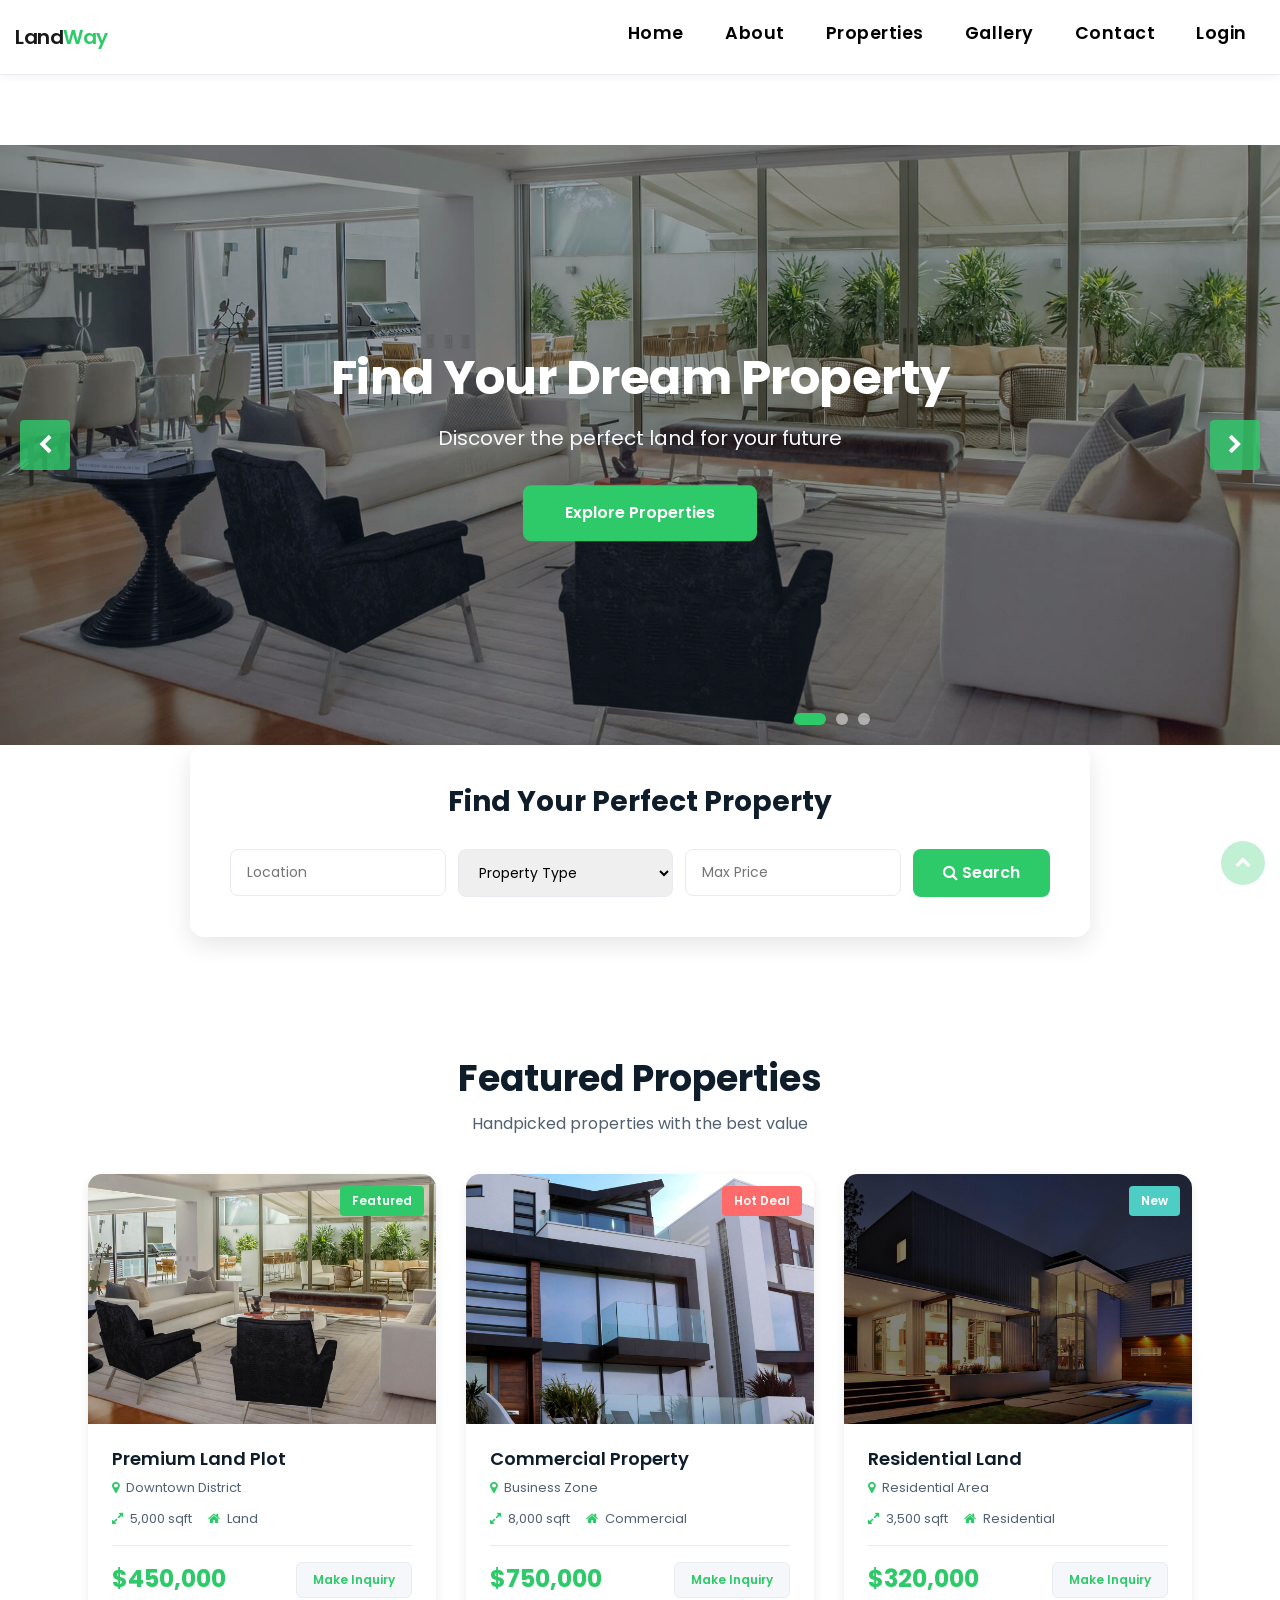
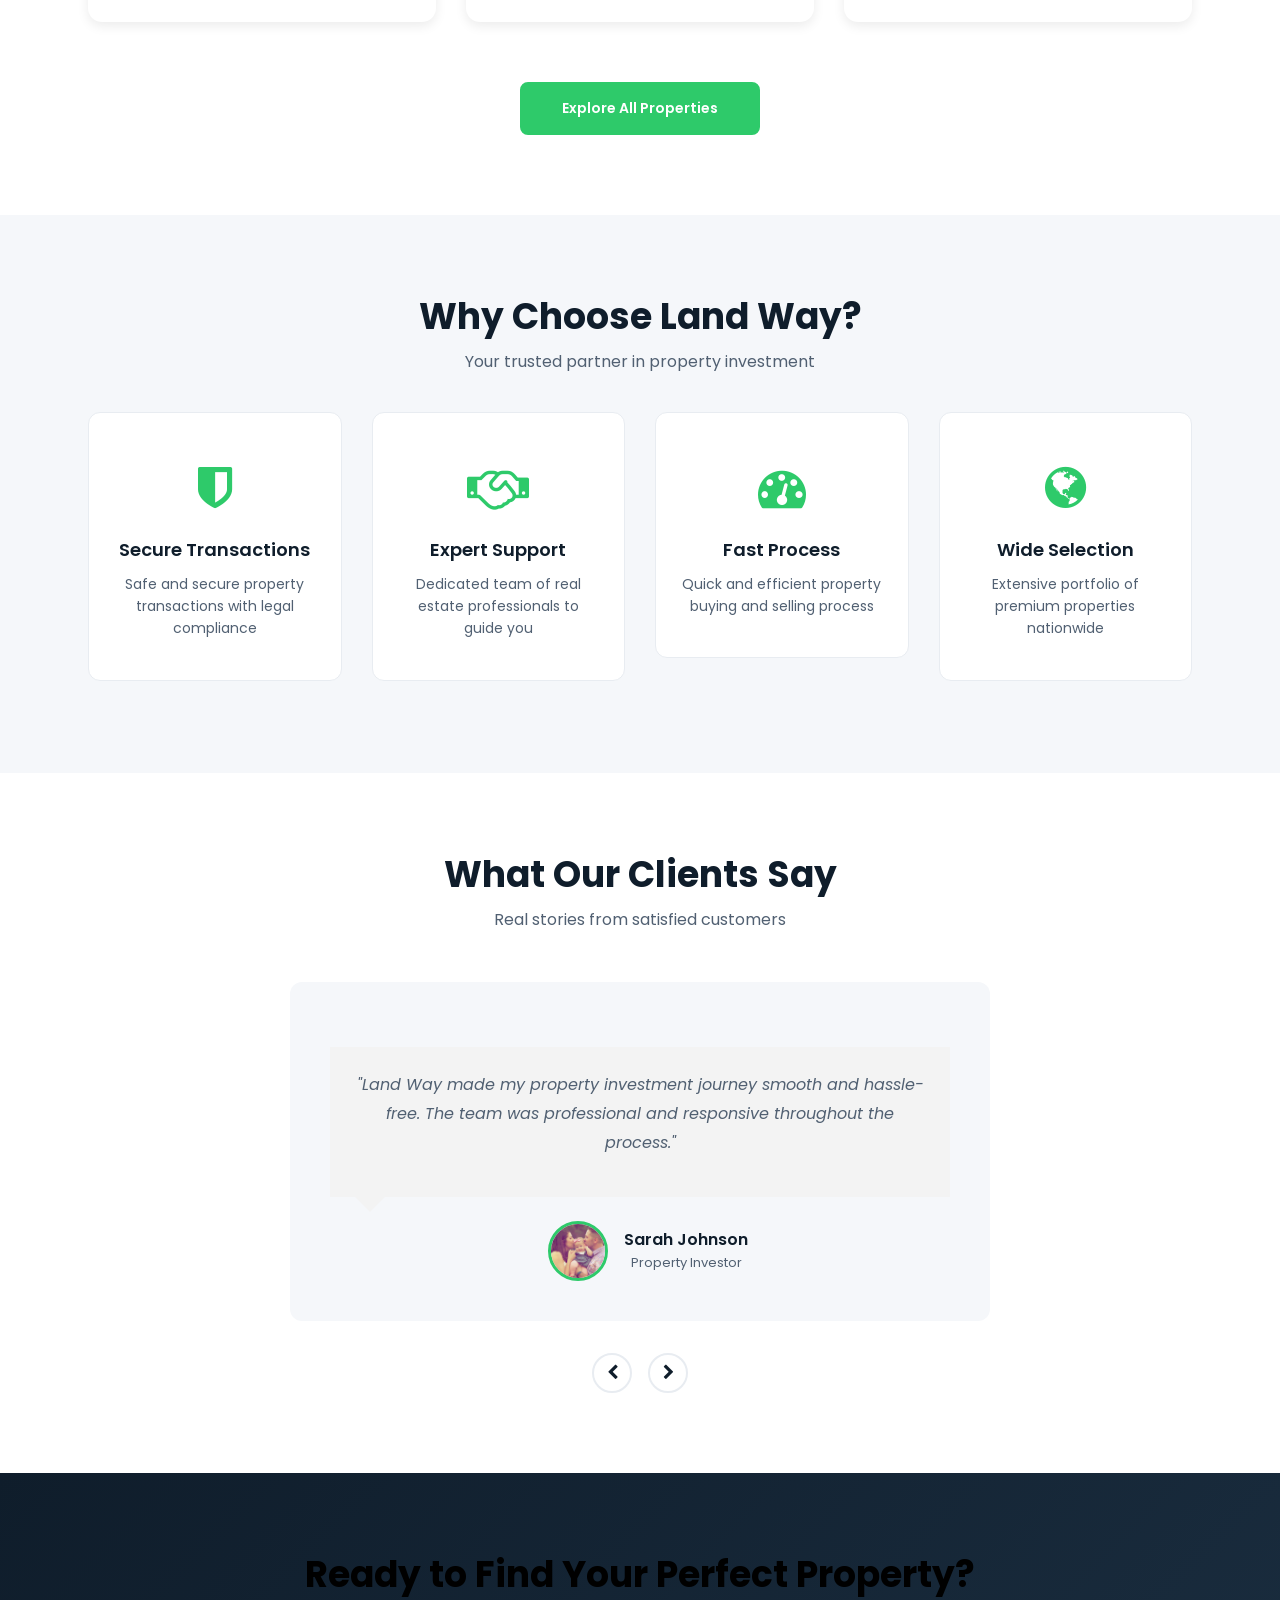
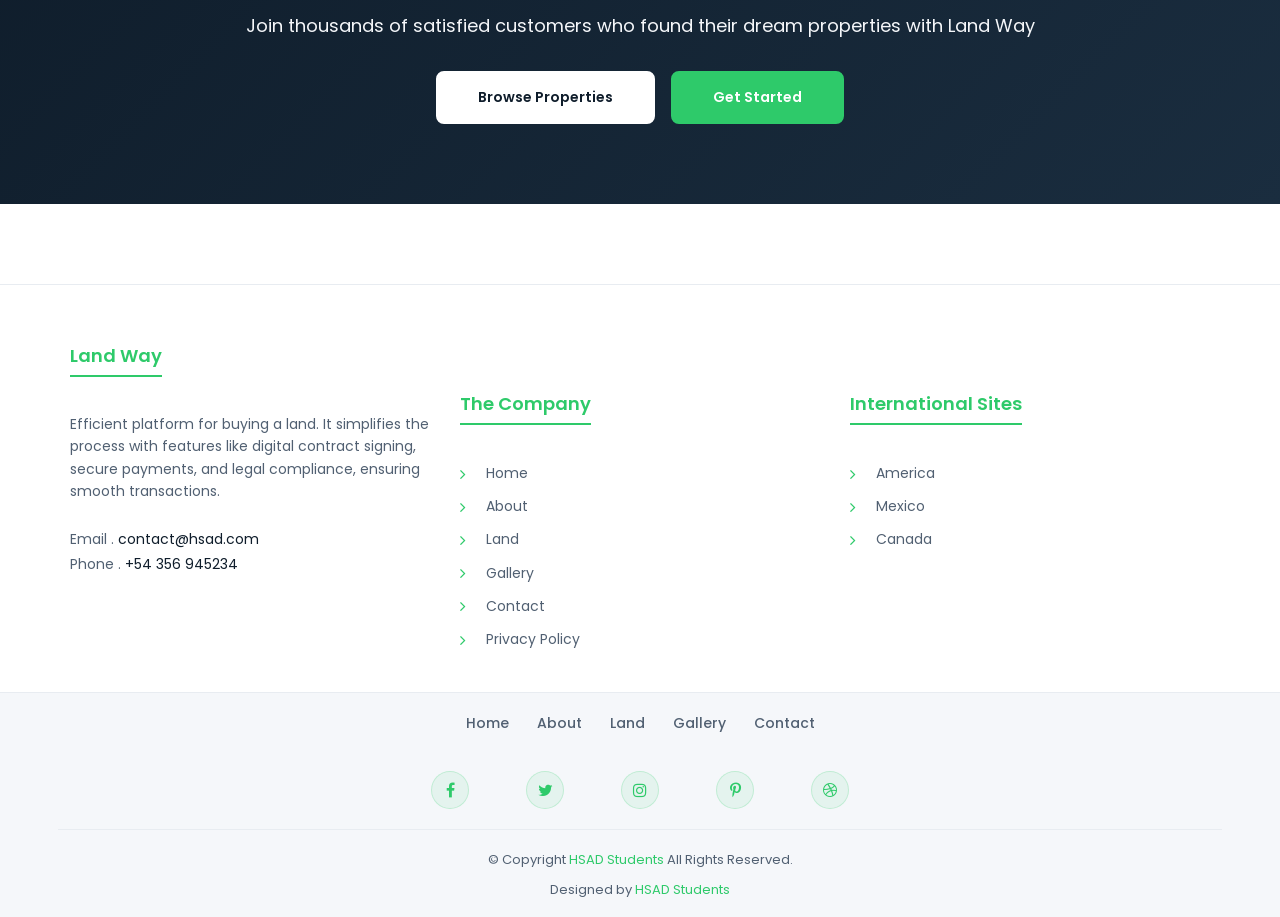
==== Landway/index.html @ b2a514aa "update" ====
<!DOCTYPE html>
<html lang="en">
<head>
  <meta charset="utf-8">
  <title>Land Way - Buy, Sell & Rent Properties</title>
  <meta content="width=device-width, initial-scale=1.0" name="viewport">
  <meta content="" name="keywords">
  <meta content="" name="description">

  <!-- Favicons -->
  <link href="img/favicon.png" rel="icon">
  <link href="img/apple-touch-icon.png" rel="apple-touch-icon">

  <!-- Google Fonts -->
  <link href="https://fonts.googleapis.com/css?family=Poppins:300,400,500,600,700" rel="stylesheet">

  <!-- Bootstrap CSS File -->
  <link href="lib/bootstrap/css/bootstrap.min.css" rel="stylesheet">

  <!-- Libraries CSS Files -->
  <link href="lib/font-awesome/css/font-awesome.min.css" rel="stylesheet">
  <link href="lib/animate/animate.min.css" rel="stylesheet">
  <link href="lib/ionicons/css/ionicons.min.css" rel="stylesheet">
  <link href="lib/owlcarousel/assets/owl.carousel.min.css" rel="stylesheet">

  <!-- Main Stylesheet File -->
  <link href="css/style.css" rel="stylesheet">

</head>

<body class="home-page">

  <!-- Navbar Start -->
  <nav class="navbar navbar-expand-lg navbar-light navbar-default navbar-fixed-top">
    <div class="container-fluid">
      <button class="navbar-toggler" type="button" data-toggle="collapse" data-target="#navbarDefault"
        aria-controls="navbarDefault" aria-expanded="false" aria-label="Toggle navigation">
        <span class="navbar-toggler-icon"></span>
      </button>
      <a class="navbar-brand text-brand" href="index.html">Land<span class="color-b">Way</span></a>
      <div class="navbar-collapse collapse" id="navbarDefault">
        <ul class="navbar-nav ml-auto">
          <li class="nav-item">
            <a class="nav-link" href="index.html">Home</a>
          </li>
          <li class="nav-item">
            <a class="nav-link" href="#about">About</a>
          </li>
          <li class="nav-item">
            <a class="nav-link" href="properties.html">Properties</a>
          </li>
          <li class="nav-item">
            <a class="nav-link" href="#gallery">Gallery</a>
          </li>
          <li class="nav-item">
            <a class="nav-link" href="contact.html">Contact</a>
          </li>
          <li class="nav-item">
            <a class="nav-link" href="login.html">Login</a>
          </li>
        </ul>
      </div>
    </div>
  </nav>
  <!--/ Navbar End /-->

  <!-- Hero Carousel Section -->
  <section class="hero-carousel">
    <div class="carousel-wrapper">
      <div class="carousel-slides">
        <div class="carousel-slide active" style="background-image: url('img/slide-1.jpg');">
          <div class="carousel-overlay"></div>
          <div class="carousel-content">
            <h1 class="fade-in">Find Your Dream Property</h1>
            <p class="fade-in-delay">Discover the perfect land for your future</p>
            <a href="properties.html" class="btn-explore fade-in-delay-2">Explore Properties</a>
          </div>
        </div>

        <div class="carousel-slide" style="background-image: url('img/slide-2.jpg');">
          <div class="carousel-overlay"></div>
          <div class="carousel-content">
            <h1 class="fade-in">Invest in Your Future</h1>
            <p class="fade-in-delay">Smart property investment opportunities await</p>
            <a href="properties.html" class="btn-explore fade-in-delay-2">Browse Listings</a>
          </div>
        </div>

        <div class="carousel-slide" style="background-image: url('img/slide-3.jpg');">
          <div class="carousel-overlay"></div>
          <div class="carousel-content">
            <h1 class="fade-in">Build Your Legacy</h1>
            <p class="fade-in-delay">Premium properties for discerning buyers</p>
            <a href="properties.html" class="btn-explore fade-in-delay-2">Start Searching</a>
          </div>
        </div>
      </div>

      <!-- Carousel Controls -->
      <button class="carousel-control prev" onclick="prevSlide()">
        <i class="fa fa-chevron-left"></i>
      </button>
      <button class="carousel-control next" onclick="nextSlide()">
        <i class="fa fa-chevron-right"></i>
      </button>

      <!-- Carousel Indicators -->
      <div class="carousel-indicators">
        <span class="indicator active" onclick="currentSlide(0)"></span>
        <span class="indicator" onclick="currentSlide(1)"></span>
        <span class="indicator" onclick="currentSlide(2)"></span>
      </div>
    </div>
  </section>
  <!--/ Hero Carousel End /-->

  <!-- Search Box Section -->
  <section class="search-box-section">
    <div class="container">
      <div class="search-box-wrapper">
        <h2>Find Your Perfect Property</h2>
        <form class="search-form" onsubmit="handleSearch(event)">
          <div class="search-group">
            <input type="text" placeholder="Location" class="search-input">
          </div>
          <div class="search-group">
            <select class="search-input">
              <option value="">Property Type</option>
              <option value="land">Land</option>
              <option value="residential">Residential</option>
              <option value="commercial">Commercial</option>
            </select>
          </div>
          <div class="search-group">
            <input type="number" placeholder="Max Price" class="search-input">
          </div>
          <button type="submit" class="btn-search">
            <i class="fa fa-search"></i> Search
          </button>
        </form>
      </div>
    </div>
  </section>
  <!--/ Search Box End /-->

  <!-- Featured Properties Section -->
  <section class="featured-section">
    <div class="container">
      <div class="section-header">
        <h2>Featured Properties</h2>
        <p>Handpicked properties with the best value</p>
      </div>

      <div class="row">
        <!-- Property Card 1 -->
        <div class="col-md-6 col-lg-4 mb-4">
          <div class="property-card">
            <div class="property-image">
              <img src="img/slide-1.jpg" alt="Property 1" class="img-fluid">
              <div class="property-overlay">
                <a href="properties.html" class="btn-view-details">View Details</a>
              </div>
              <span class="property-badge">Featured</span>
            </div>
            <div class="property-info">
              <h3>Premium Land Plot</h3>
              <p class="property-location"><i class="fa fa-map-marker"></i> Downtown District</p>
              <div class="property-specs">
                <span><i class="fa fa-expand"></i> 5,000 sqft</span>
                <span><i class="fa fa-home"></i> Land</span>
              </div>
              <div class="property-price">
                <h4>$450,000</h4>
                <a href="login.html" class="btn-inquiry">Make Inquiry</a>
              </div>
            </div>
          </div>
        </div>

        <!-- Property Card 2 -->
        <div class="col-md-6 col-lg-4 mb-4">
          <div class="property-card">
            <div class="property-image">
              <img src="img/slide-2.jpg" alt="Property 2" class="img-fluid">
              <div class="property-overlay">
                <a href="properties.html" class="btn-view-details">View Details</a>
              </div>
              <span class="property-badge hot">Hot Deal</span>
            </div>
            <div class="property-info">
              <h3>Commercial Property</h3>
              <p class="property-location"><i class="fa fa-map-marker"></i> Business Zone</p>
              <div class="property-specs">
                <span><i class="fa fa-expand"></i> 8,000 sqft</span>
                <span><i class="fa fa-home"></i> Commercial</span>
              </div>
              <div class="property-price">
                <h4>$750,000</h4>
                <a href="login.html" class="btn-inquiry">Make Inquiry</a>
              </div>
            </div>
          </div>
        </div>

        <!-- Property Card 3 -->
        <div class="col-md-6 col-lg-4 mb-4">
          <div class="property-card">
            <div class="property-image">
              <img src="img/slide-3.jpg" alt="Property 3" class="img-fluid">
              <div class="property-overlay">
                <a href="properties.html" class="btn-view-details">View Details</a>
              </div>
              <span class="property-badge new">New</span>
            </div>
            <div class="property-info">
              <h3>Residential Land</h3>
              <p class="property-location"><i class="fa fa-map-marker"></i> Residential Area</p>
              <div class="property-specs">
                <span><i class="fa fa-expand"></i> 3,500 sqft</span>
                <span><i class="fa fa-home"></i> Residential</span>
              </div>
              <div class="property-price">
                <h4>$320,000</h4>
                <a href="login.html" class="btn-inquiry">Make Inquiry</a>
              </div>
            </div>
          </div>
        </div>
      </div>

      <div class="text-center mt-5">
        <a href="properties.html" class="btn btn-explore-all">Explore All Properties</a>
      </div>
    </div>
  </section>
  <!--/ Featured Properties End /-->

  <!-- Why Choose Us Section -->
  <section class="why-choose-section">
    <div class="container">
      <div class="section-header">
        <h2>Why Choose Land Way?</h2>
        <p>Your trusted partner in property investment</p>
      </div>

      <div class="row">
        <div class="col-md-6 col-lg-3 mb-4">
          <div class="feature-card">
            <div class="feature-icon">
              <i class="fa fa-shield"></i>
            </div>
            <h3>Secure Transactions</h3>
            <p>Safe and secure property transactions with legal compliance</p>
          </div>
        </div>

        <div class="col-md-6 col-lg-3 mb-4">
          <div class="feature-card">
            <div class="feature-icon">
              <i class="fa fa-handshake-o"></i>
            </div>
            <h3>Expert Support</h3>
            <p>Dedicated team of real estate professionals to guide you</p>
          </div>
        </div>

        <div class="col-md-6 col-lg-3 mb-4">
          <div class="feature-card">
            <div class="feature-icon">
              <i class="fa fa-tachometer"></i>
            </div>
            <h3>Fast Process</h3>
            <p>Quick and efficient property buying and selling process</p>
          </div>
        </div>

        <div class="col-md-6 col-lg-3 mb-4">
          <div class="feature-card">
            <div class="feature-icon">
              <i class="fa fa-globe"></i>
            </div>
            <h3>Wide Selection</h3>
            <p>Extensive portfolio of premium properties nationwide</p>
          </div>
        </div>
      </div>
    </div>
  </section>
  <!--/ Why Choose Us End /-->

  <!-- Testimonials Section -->
  <section class="testimonials-section">
    <div class="container">
      <div class="section-header">
        <h2>What Our Clients Say</h2>
        <p>Real stories from satisfied customers</p>
      </div>

      <div class="testimonials-carousel">
        <!-- Testimonial 1 -->
        <div class="testimonial-card active">
          <div class="testimonial-content">
            <div class="testimonial-text">
              <p>"Land Way made my property investment journey smooth and hassle-free. The team was professional and responsive throughout the process."</p>
            </div>
            <div class="testimonial-author">
              <img src="img/testimonial-1.jpg" alt="Client 1" class="testimonial-image">
              <div class="author-info">
                <h4>Sarah Johnson</h4>
                <p>Property Investor</p>
              </div>
            </div>
          </div>
        </div>

        <!-- Testimonial 2 -->
        <div class="testimonial-card">
          <div class="testimonial-content">
            <div class="testimonial-text">
              <p>"Found my dream property in just a few weeks. The website is user-friendly and the customer support team was incredibly helpful!"</p>
            </div>
            <div class="testimonial-author">
              <img src="img/testimonial-2.jpg" alt="Client 2" class="testimonial-image">
              <div class="author-info">
                <h4>Michael Chen</h4>
                <p>First-time Buyer</p>
              </div>
            </div>
          </div>
        </div>

        <!-- Testimonial 1 Duplicate for Loop -->
        <div class="testimonial-card">
          <div class="testimonial-content">
            <div class="testimonial-text">
              <p>"Land Way made my property investment journey smooth and hassle-free. The team was professional and responsive throughout the process."</p>
            </div>
            <div class="testimonial-author">
              <img src="img/testimonial-1.jpg" alt="Client 1" class="testimonial-image">
              <div class="author-info">
                <h4>Sarah Johnson</h4>
                <p>Property Investor</p>
              </div>
            </div>
          </div>
        </div>
      </div>

      <!-- Testimonial Controls -->
      <div class="testimonial-controls">
        <button class="testimonial-btn prev" onclick="prevTestimonial()">
          <i class="fa fa-chevron-left"></i>
        </button>
        <button class="testimonial-btn next" onclick="nextTestimonial()">
          <i class="fa fa-chevron-right"></i>
        </button>
      </div>
    </div>
  </section>
  <!--/ Testimonials End /-->

  <!-- Call to Action Section -->
  <section class="cta-section">
    <div class="container">
      <div class="cta-content">
        <h2>Ready to Find Your Perfect Property?</h2>
        <p>Join thousands of satisfied customers who found their dream properties with Land Way</p>
        <div class="cta-buttons">
          <a href="property-grid.html" class="btn btn-light">Browse Properties</a>
          <a href="login.html" class="btn btn-dark">Get Started</a>
        </div>
      </div>
    </div>
  </section>
  <!--/ Call to Action End /-->

  <!-- Footer Start -->
  <section class="section-footer">
    <div class="container">
      <div class="row">
        <div class="col-sm-12 col-md-4">
          <div class="widget-a">
            <div class="w-header-a">
              <h3 class="w-title-a text-brand">Land Way</h3>
            </div>
            <div class="w-body-a">
              <p class="w-text-a color-text-a">
                Efficient platform for buying a land. It
				simplifies the process with features like
				digital contract signing, secure payments,
				and legal compliance, ensuring smooth
				transactions.
              </p>
            </div>
            <div class="w-footer-a">
              <ul class="list-unstyled">
                <li class="color-a">
                  <span class="color-text-a">Email .</span> contact@hsad.com</li>
                <li class="color-a">
                  <span class="color-text-a">Phone .</span> +54 356 945234</li>
              </ul>
            </div>
          </div>
        </div>
        <div class="col-sm-12 col-md-4 section-md-t3">
          <div class="widget-a">
            <div class="w-header-a">
              <h3 class="w-title-a text-brand">The Company</h3>
            </div>
            <div class="w-body-a">
              <div class="w-body-a">
                <ul class="list-unstyled">
                  <li class="item-list-a">
                    <i class="fa fa-angle-right"></i> <a href="index.html">Home</a>
                  </li>
                  <li class="item-list-a">
                    <i class="fa fa-angle-right"></i> <a href="about.html">About</a>
                  </li>
                  <li class="item-list-a">
                    <i class="fa fa-angle-right"></i> <a href="property-grid.html">Land</a>
                  </li>
                  <li class="item-list-a">
                    <i class="fa fa-angle-right"></i> <a href="blog-grid.html">Gallery</a>
                  </li>
                  <li class="item-list-a">
                    <i class="fa fa-angle-right"></i> <a href="contact.html">Contact</a>
                  </li>
                  <li class="item-list-a">
                    <i class="fa fa-angle-right"></i> <a href="policy.html">Privacy Policy</a>
                  </li>
                </ul>
              </div>
            </div>
          </div>
        </div>
        <div class="col-sm-12 col-md-4 section-md-t3">
          <div class="widget-a">
            <div class="w-header-a">
              <h3 class="w-title-a text-brand">International Sites</h3>
            </div>
            <div class="w-body-a">
              <ul class="list-unstyled">
                <li class="item-list-a">
                  <i class="fa fa-angle-right"></i> <a href="#">America</a>
                </li>
                <li class="item-list-a">
                  <i class="fa fa-angle-right"></i> <a href="#">Mexico</a>
                </li>
                <li class="item-list-a">
                  <i class="fa fa-angle-right"></i> <a href="#">Canada</a>
                </li>
              </ul>
            </div>
          </div>
        </div>
      </div>
    </div>
  </section>
  <footer>
    <div class="container">
      <div class="row">
        <div class="col-md-12">
          <nav class="nav-footer">
            <ul class="list-inline">
              <li class="list-inline-item">
                <a href="index.html">Home</a>
              </li>
              <li class="list-inline-item">
                <a href="about.html">About</a>
              </li>
              <li class="list-inline-item">
                <a href="property-grid.html">Land</a>
              </li>
              <li class="list-inline-item">
                <a href="blog-grid.html">Gallery</a>
              </li>
              <li class="list-inline-item">
                <a href="contact.html">Contact</a>
              </li>
            </ul>
          </nav>
          <div class="socials-a">
            <ul class="list-inline">
              <li class="list-inline-item">
                <a href="#">
                  <i class="fa fa-facebook" aria-hidden="true"></i>
                </a>
              </li>
              <li class="list-inline-item">
                <a href="#">
                  <i class="fa fa-twitter" aria-hidden="true"></i>
                </a>
              </li>
              <li class="list-inline-item">
                <a href="#">
                  <i class="fa fa-instagram" aria-hidden="true"></i>
                </a>
              </li>
              <li class="list-inline-item">
                <a href="#">
                  <i class="fa fa-pinterest-p" aria-hidden="true"></i>
                </a>
              </li>
              <li class="list-inline-item">
                <a href="#">
                  <i class="fa fa-dribbble" aria-hidden="true"></i>
                </a>
              </li>
            </ul>
          </div>
          <div class="copyright-footer">
            <p class="copyright color-text-a">
              &copy; Copyright
              <span class="color-a">HSAD Students</span> All Rights Reserved.
            </p>
          </div>
          <div class="credits">
                       Designed by <a href="https://courseweb.sliit.lk/">HSAD Students</a>
          </div>
        </div>
      </div>
    </div>
  </footer>
  <!--/ Footer End /-->

  <a href="#" class="back-to-top"><i class="fa fa-chevron-up"></i></a>
  <div id="preloader"></div>

  <!-- JavaScript Libraries -->
  <script src="lib/jquery/jquery.min.js"></script>
  <script src="lib/jquery/jquery-migrate.min.js"></script>
  <script src="lib/popper/popper.min.js"></script>
  <script src="lib/bootstrap/js/bootstrap.min.js"></script>
  <script src="lib/easing/easing.min.js"></script>
  <script src="lib/owlcarousel/owl.carousel.min.js"></script>
  <script src="lib/scrollreveal/scrollreveal.min.js"></script>
  <!-- Contact Form JavaScript File -->
  <script src="contactform/contactform.js"></script>

  <!-- Template Main Javascript File -->
  <script src="js/main.js"></script>

  <!-- Home Page Script -->
  <script>
    let currentSlide = 0;
    const slides = document.querySelectorAll('.carousel-slide');
    const totalSlides = slides.length;
    let autoSlideTimer;

    function showSlide(n) {
      slides.forEach(slide => slide.classList.remove('active'));
      document.querySelectorAll('.indicator').forEach(ind => ind.classList.remove('active'));
      
      if (n >= totalSlides) currentSlide = 0;
      if (n < 0) currentSlide = totalSlides - 1;
      
      slides[currentSlide].classList.add('active');
      document.querySelectorAll('.indicator')[currentSlide].classList.add('active');
    }

    function nextSlide() {
      currentSlide++;
      showSlide(currentSlide);
      resetAutoSlide();
    }

    function prevSlide() {
      currentSlide--;
      showSlide(currentSlide);
      resetAutoSlide();
    }

    function currentSlideClick(n) {
      currentSlide = n;
      showSlide(currentSlide);
      resetAutoSlide();
    }

    function autoSlide() {
      currentSlide++;
      showSlide(currentSlide);
    }

    function resetAutoSlide() {
      clearInterval(autoSlideTimer);
      autoSlideTimer = setInterval(autoSlide, 5000);
    }

    // Testimonials
    let testimonialIndex = 0;

    function nextTestimonial() {
      const cards = document.querySelectorAll('.testimonial-card');
      cards.forEach(card => card.classList.remove('active'));
      testimonialIndex++;
      if (testimonialIndex >= cards.length) testimonialIndex = 0;
      cards[testimonialIndex].classList.add('active');
    }

    function prevTestimonial() {
      const cards = document.querySelectorAll('.testimonial-card');
      cards.forEach(card => card.classList.remove('active'));
      testimonialIndex--;
      if (testimonialIndex < 0) testimonialIndex = cards.length - 1;
      cards[testimonialIndex].classList.add('active');
    }

    // Search Handler
    function handleSearch(event) {
      event.preventDefault();
      // Redirect to properties page with search params
      window.location.href = 'property-grid.html';
    }

    // Initialize
    showSlide(currentSlide);
    autoSlideTimer = setInterval(autoSlide, 5000);

    // Scroll animations
    const observerOptions = {
      threshold: 0.1,
      rootMargin: '0px 0px -100px 0px'
    };

    const observer = new IntersectionObserver(function(entries) {
      entries.forEach(entry => {
        if (entry.isIntersecting) {
          entry.target.classList.add('animate-in');
        }
      });
    }, observerOptions);

    document.querySelectorAll('.feature-card, .property-card').forEach(el => {
      observer.observe(el);
    });
  </script>

</body>
</html>
---- Landway/css/style.css ----
/*
  Theme Name: EstateAgency
  Theme URL: https://bootstrapmade.com/real-estate-agency-bootstrap-template/
  Author: BootstrapMade.com
  License: https://bootstrapmade.com/license/
*/

/*======================================
//--//-->   STYLES GENERALES
======================================*/

body {
  font-family: 'Poppins', sans-serif;
  color: #555555;
}

h1,
h2,
h3,
h4,
h5,
h6 {
  color: #000000;
}

a {
  color: #000000;
  transition: all .5s ease;
}

a:hover {
  color: #2eca6a;
  text-decoration: none;
}

.link-two {
  color: #000000;
  transition: all .5s ease;
}

.link-two:hover {
  text-decoration: underline;
  color: #000000;
}

.link-one {
  color: #000000;
  transition: all .5s ease;
}

.link-one:hover {
  color: #000000;
  text-decoration: none;
}

.link-icon {
  color: #000000;
  font-weight: 500;
}

.link-icon span {
  font-size: 14px;
  padding-left: 4px;
  vertical-align: middle;
}

.link-a {
  color: #ffffff;
  text-decoration: none;
}

.link-a:hover {
  color: #ffffff;
  text-decoration: none;
}

.link-a span {
  font-size: 18px;
  vertical-align: middle;
  margin-left: 5px;
}

.text-brand {
  color: #000000;
  font-size: 2rem;
  font-weight: 600;
}

.color-a {
  color: #000000;
}

.color-b {
  color: #2eca6a;
}

.color-d {
  color: #adadad;
}

.color-text-a {
  color: #555555;
}

.no-margin {
  margin: 0;
}

/*------/ Nav Pills  /------*/

.nav-pills-a.nav-pills .nav-link {
  color: #000000;
  position: relative;
  font-weight: 600;
}

.nav-pills-a.nav-pills .nav-link.active {
  background-color: transparent;
}

.nav-pills-a.nav-pills .nav-link.active:after {
  content: '';
  position: absolute;
  left: 0;
  bottom: -1px;
  width: 100%;
  height: 2px;
  background-color: #2eca6a;
  z-index: 2;
}

/*------/ Bg Image /------*/

.bg-image {
  background-repeat: no-repeat;
  background-attachment: fixed;
  background-size: cover;
  background-position: center center;
}

/*------/ List a /------*/

.list-a {
  display: inline-block;
  line-height: 2;
  padding: 0;
  list-style: none;
}

.list-a li {
  position: relative;
  width: 50%;
  float: left;
  padding-left: 25px;
  padding-right: 5px;
}

.list-a li:before {
  content: '';
  width: 10px;
  height: 2px;
  position: absolute;
  background-color: #313131;
  top: 15px;
  left: 0;
}

/*------/ Pagination-a /------*/

.pagination-a .pagination .page-link {
  margin: 0 .2rem;
  border-color: transparent;
  padding: .5rem .8rem;
  color: #000000;
}

.pagination-a .pagination .page-link:hover,
.pagination-a .pagination .page-link:active,
.pagination-a .pagination .page-link:focus {
  background-color: #2eca6a;
}

.pagination-a .pagination .page-link span {
  font-size: 1.2rem;
}

.pagination-a .pagination .next .page-link {
  padding: .4rem .9rem;
}

.pagination-a .pagination .page-item:last-child .page-link {
  border-top-right-radius: 0;
  border-bottom-right-radius: 0;
}

.pagination-a .pagination .page-item:first-child .page-link {
  border-top-left-radius: 0;
  border-bottom-left-radius: 0;
}

.pagination-a .pagination .page-item.disabled .page-link {
  padding: .4rem .9rem;
  color: #555555;
}

.pagination-a .pagination .page-item.active .page-link {
  background-color: #2eca6a;
}

.a {
  color: #2eca6a;
  font-size: 1.3rem;
}

/*------/ Icon Box /------*/

.icon-box .icon-box-icon {
  display: table-cell;
  vertical-align: top;
  font-size: 36px;
  color: #000000;
  width: 50px;
  padding-top: 8px;
}

.icon-box .icon-box-content {
  padding-top: 18px;
}

/*------/ Space Padding /------*/

.section-t8 {
  padding-top: 8rem;
}

.section-t4 {
  padding-top: 4rem;
}

.section-t3 {
  padding-top: 3rem;
}

.section-b2 {
  padding-bottom: 2rem;
}

.section-tb85 {
  padding: 8rem 0 5rem 0;
}

/*------/ Title /------*/

.title-wrap {
  padding-bottom: 4rem;
}

.title-a {
  font-size: 2.6rem;
  font-weight: 600;
}

.title-link {
  font-size: 1.2rem;
  font-weight: 300;
  padding-top: 1.2rem;
}

.title-link a {
  color: #313131;
}

.title-link span {
  font-size: 20px;
  padding-left: 4px;
  vertical-align: middle;
}

.title-box-d {
  padding-bottom: 1.8rem;
  margin-bottom: 1rem;
  position: relative;
}

.title-box-d .title-d {
  font-weight: 600;
  font-size: 2rem;
}

.title-box-d .title-d:after {
  content: '';
  position: absolute;
  width: 70px;
  height: 4px;
  background-color: #2eca6a;
  bottom: 20px;
  left: 0;
}

/*------/ Display Table & Table Cell /------*/

.display-table {
  width: 100%;
  height: 100%;
  display: table;
}

.table-cell {
  display: table-cell;
  vertical-align: middle;
}

/*------/ Ul Resect /------*/

.ul-resect ul,
.list-a ul,
.box-comments ul {
  list-style: none;
  padding-left: 0;
  margin-bottom: 0;
}

/*------/ Overlay /------*/

.overlay-a {
  background: linear-gradient(to bottom, rgba(0, 0, 0, 0) 0%, rgba(0, 0, 0, 0.2) 27%, rgba(0, 0, 0, 0.65) 90%);
}

.overlay {
  position: absolute;
  top: 0;
  left: 0px;
  padding: 0;
  height: 100%;
  width: 100%;
}

/*------/ Owl carousel /------*/

.owl-theme .owl-dots {
  text-align: center;
  margin-top: 18px;
}

.owl-theme .owl-dots .owl-dot {
  display: inline-block;
}

.owl-theme .owl-dots .owl-dot span {
  width: 16px;
  height: 9px;
  margin: 5px 5px;
  background: #000000;
  border: 0px solid #000000;
  display: block;
  transition: all 0.6s ease-in-out;
  cursor: pointer;
  border-radius: 0px;
}

.owl-theme .owl-dots .owl-dot:hover span {
  background-color: #2eca6a;
}

.owl-theme .owl-dots .owl-dot.active span {
  background-color: #2eca6a;
  width: 35px;
}

.owl-arrow .owl-nav {
  position: absolute;
  top: 0;
  right: 0;
  font-size: 1.8rem;
}

.owl-arrow .owl-nav .owl-prev,
.owl-arrow .owl-nav .owl-next {
  display: inline-block;
  transition: all 0.6s ease-in-out;
  color: #000000;
}

.owl-arrow .owl-nav .owl-prev.disabled,
.owl-arrow .owl-nav .owl-next.disabled {
  transition: all 0.6s ease-in-out;
  color: #adadad;
}

.owl-arrow .owl-nav .owl-next {
  margin-left: 15px;
}

.nav-arrow-a .owl-arrow .owl-nav {
  font-size: 1.8rem;
  margin-top: -110px;
}

.nav-arrow-a .owl-arrow .owl-nav .owl-next {
  margin-left: 15px;
}

.nav-arrow-b .owl-arrow .owl-nav {
  position: absolute;
  top: 0;
  right: 0;
  font-size: 1.2rem;
}

.nav-arrow-b .owl-arrow .owl-nav .owl-prev,
.nav-arrow-b .owl-arrow .owl-nav .owl-next {
  padding: .7rem 1.5rem !important;
  display: inline-block;
  transition: all 0.6s ease-in-out;
  color: #ffffff;
  background-color: #2eca6a;
  opacity: .9;
}

.nav-arrow-b .owl-arrow .owl-nav .owl-prev.disabled,
.nav-arrow-b .owl-arrow .owl-nav .owl-next.disabled {
  transition: all 0.6s ease-in-out;
  color: #ffffff;
}

.nav-arrow-b .owl-arrow .owl-nav .owl-prev:hover,
.nav-arrow-b .owl-arrow .owl-nav .owl-next:hover {
  background-color: #26a356;
}

.nav-arrow-b .owl-arrow .owl-nav .owl-next {
  margin-left: 0px;
}

/*------/ Socials /------*/

.socials-a .list-inline-item:not(:last-child) {
  margin-right: 25px;
}

/* Back to top button */

.back-to-top {
  position: fixed;
  display: none;
  background: #2eca6a;
  color: #fff;
  width: 44px;
  height: 44px;
  text-align: center;
  line-height: 1;
  font-size: 16px;
  border-radius: 50%;
  right: 15px;
  bottom: 15px;
  transition: background 0.5s;
  z-index: 11;
}

.back-to-top i {
  padding-top: 12px;
  color: #fff;
}

/* Prelaoder */

#preloader {
  position: fixed;
  top: 0;
  left: 0;
  right: 0;
  bottom: 0;
  z-index: 9999;
  overflow: hidden;
  background: #fff;
}

#preloader:before {
  content: "";
  position: fixed;
  top: calc(50% - 30px);
  left: calc(50% - 30px);
  border: 6px solid #f2f2f2;
  border-top: 6px solid #2eca6a;
  border-radius: 50%;
  width: 60px;
  height: 60px;
  -webkit-animation: animate-preloader 1s linear infinite;
  animation: animate-preloader 1s linear infinite;
}

@-webkit-keyframes animate-preloader {
  0% {
    -webkit-transform: rotate(0deg);
    transform: rotate(0deg);
  }

  100% {
    -webkit-transform: rotate(360deg);
    transform: rotate(360deg);
  }
}

@keyframes animate-preloader {
  0% {
    -webkit-transform: rotate(0deg);
    transform: rotate(0deg);
  }

  100% {
    -webkit-transform: rotate(360deg);
    transform: rotate(360deg);
  }
}

/*======================================
//--//-->   NAVBAR
======================================*/

.navbar-default {
  transition: all .5s ease-in-out;
  background-color: #ffffff;
  padding-top: 28px;
  padding-bottom: 28px;
  -webkit-backface-visibility: hidden;
  backface-visibility: hidden;
  box-shadow: 1px 2px 15px rgba(100, 100, 100, 0.3);
}

.navbar-default .nav-search {
  color: #000000;
  font-size: 1.5rem;
}

.navbar-default.navbar-reduce {
  box-shadow: 1px 2px 15px rgba(100, 100, 100, 0.3);
}

.navbar-default.navbar-trans,
.navbar-default.navbar-reduce {
  -webkit-backface-visibility: hidden;
  backface-visibility: hidden;
}

.navbar-default.navbar-trans .nav-item,
.navbar-default.navbar-reduce .nav-item {
  position: relative;
  padding-right: 10px;
  padding-bottom: 8px;
  margin-left: 0;
}

.navbar-default.navbar-trans .nav-link,
.navbar-default.navbar-reduce .nav-link {
  font-size: 1.1rem;
  color: #000000;
  font-weight: 600;
  letter-spacing: 0.030em;
  transition: all 0.1s ease-in-out;
  position: relative;
  padding-left: 0;
  padding-right: 0;
}

.navbar-default.navbar-trans .nav-link:before,
.navbar-default.navbar-reduce .nav-link:before {
  content: '';
  position: absolute;
  bottom: 5px;
  left: 0;
  width: 100%;
  height: 2px;
  z-index: 0;
  background-color: #2eca6a;
  -webkit-transform: scaleX(0);
  transform: scaleX(0);
  -webkit-transform-origin: right;
  transform-origin: right;
  transition: opacity .2s ease-out 0.3s, -webkit-transform .2s ease-out;
  transition: transform .2s ease-out, opacity .2s ease-out 0.3s;
  transition: transform .2s ease-out, opacity .2s ease-out 0.3s, -webkit-transform .2s ease-out;
}

.navbar-default.navbar-trans .nav-link:hover,
.navbar-default.navbar-reduce .nav-link:hover {
  color: #000000;
}

.navbar-default.navbar-trans .nav-link:hover:before,
.navbar-default.navbar-reduce .nav-link:hover:before {
  -webkit-transform: scaleX(1);
  transform: scaleX(1);
  -webkit-transform-origin: left;
  transform-origin: left;
}

.navbar-default.navbar-trans .show > .nav-link:before,
.navbar-default.navbar-trans .active > .nav-link:before,
.navbar-default.navbar-trans .nav-link.show:before,
.navbar-default.navbar-trans .nav-link.active:before,
.navbar-default.navbar-reduce .show > .nav-link:before,
.navbar-default.navbar-reduce .active > .nav-link:before,
.navbar-default.navbar-reduce .nav-link.show:before,
.navbar-default.navbar-reduce .nav-link.active:before {
  -webkit-transform: scaleX(1);
  transform: scaleX(1);
}

.navbar-default.navbar-trans .nav-link:before {
  background-color: #2eca6a;
}

.navbar-default.navbar-trans .nav-link:hover {
  color: #000000;
}

.navbar-default.navbar-trans .show > .nav-link,
.navbar-default.navbar-trans .active > .nav-link,
.navbar-default.navbar-trans .nav-link.show,
.navbar-default.navbar-trans .nav-link.active {
  color: #000000;
}

.navbar-default.navbar-reduce {
  transition: all .5s ease-in-out;
  padding-top: 19px;
  padding-bottom: 19px;
}

.navbar-default.navbar-reduce .nav-link {
  color: #000000;
}

.navbar-default.navbar-reduce .nav-link:before {
  background-color: #2eca6a;
}

.navbar-default.navbar-reduce .nav-link:hover {
  color: #000000;
}

.navbar-default.navbar-reduce .show > .nav-link,
.navbar-default.navbar-reduce .active > .nav-link,
.navbar-default.navbar-reduce .nav-link.show,
.navbar-default.navbar-reduce .nav-link.active {
  color: #000000;
}

.navbar-default.navbar-reduce .navbar-brand {
  color: #000000;
}

.navbar-default .dropdown .dropdown-menu {
  border-top: 0;
  border-left: 4px solid #2eca6a;
  border-right: 0;
  border-bottom: 0;
  -webkit-transform: translate3d(0px, -40px, 0px);
  transform: translate3d(0px, -40px, 0px);
  opacity: 0;
  filter: alpha(opacity=0);
  visibility: hidden;
  transition: all 0.5s cubic-bezier(0.3, 0.65, 0.355, 1) 0s, opacity 0.31s ease 0s, height 0s linear 0.36s;
  margin: 0;
  border-radius: 0;
  padding: 12px 0;
}

.navbar-default .dropdown .dropdown-menu .dropdown-item {
  padding: 12px 18px;
  transition: all 500ms ease;
  font-weight: 600;
  min-width: 220px;
}

.navbar-default .dropdown .dropdown-menu .dropdown-item:hover {
  background-color: #ffffff;
  color: #2eca6a;
  transition: all 500ms ease;
}

.navbar-default .dropdown .dropdown-menu .dropdown-item.active {
  background-color: #ffffff;
  color: #2eca6a;
}

.navbar-default .dropdown:hover .dropdown-menu {
  -webkit-transform: translate3d(0px, 0px, 0px);
  transform: translate3d(0px, 0px, 0px);
  visibility: visible;
  opacity: 1;
  filter: alpha(opacity=1);
}

/*------/ Hamburger Navbar /------*/

.navbar-toggler {
  position: relative;
}

.navbar-toggler:focus,
.navbar-toggler:active {
  outline: 0;
}

.navbar-toggler span {
  display: block;
  background-color: #000000;
  height: 3px;
  width: 25px;
  margin-top: 4px;
  margin-bottom: 4px;
  -webkit-transform: rotate(0deg);
  transform: rotate(0deg);
  left: 0;
  opacity: 1;
}

.navbar-toggler span:nth-child(1),
.navbar-toggler span:nth-child(3) {
  transition: -webkit-transform .35s ease-in-out;
  transition: transform .35s ease-in-out;
  transition: transform .35s ease-in-out, -webkit-transform .35s ease-in-out;
}

.navbar-toggler:not(.collapsed) span:nth-child(1) {
  position: absolute;
  left: 12px;
  top: 10px;
  -webkit-transform: rotate(135deg);
  transform: rotate(135deg);
  opacity: 0.9;
}

.navbar-toggler:not(.collapsed) span:nth-child(2) {
  height: 12px;
  visibility: hidden;
  background-color: transparent;
}

.navbar-toggler:not(.collapsed) span:nth-child(3) {
  position: absolute;
  left: 12px;
  top: 10px;
  -webkit-transform: rotate(-135deg);
  transform: rotate(-135deg);
  opacity: 0.9;
}

/*======================================
//--//-->   BOX COLAPSE
======================================*/

.box-collapse {
  position: fixed;
  top: 0;
  bottom: 0;
  right: 0;
  width: 100%;
  z-index: 1040;
  background-color: #ffffff;
  -webkit-transform: translateX(100%);
  transform: translateX(100%);
  transition: all 0.6s ease;
}

.box-collapse .title-box-d {
  top: 30px;
  left: 60px;
  opacity: 0;
  transition: all 1s ease;
  transition-delay: .3s;
}

.box-collapse-wrap {
  opacity: 0;
  position: absolute;
  left: 0;
  top: 6.5rem;
  bottom: 5rem;
  padding-left: 10%;
  padding-right: 10%;
  overflow-x: hidden;
  overflow-y: auto;
  margin: 0;
  -webkit-transform: translateY(3rem);
  transform: translateY(3rem);
  transition: opacity 0.5s 0.5s ease, -webkit-transform 0.5s 0.5s ease;
  transition: transform 0.5s 0.5s ease, opacity 0.5s 0.5s ease;
  transition: transform 0.5s 0.5s ease, opacity 0.5s 0.5s ease, -webkit-transform 0.5s 0.5s ease;
}

.box-collapse-open .click-closed {
  visibility: visible;
}

.box-collapse-open .box-collapse {
  -webkit-transform: translateX(0);
  transform: translateX(0);
  box-shadow: 0 0 65px rgba(0, 0, 0, 0.07);
  opacity: 1;
}

.box-collapse-open .box-collapse .title-box-d {
  -webkit-transform: translate(0);
  transform: translate(0);
  opacity: 1;
}

.box-collapse-open .box-collapse-wrap {
  -webkit-transform: translate(0);
  transform: translate(0);
  opacity: 1;
}

.box-collapse-closed .box-collapse {
  opacity: .7;
  transition-delay: 0s;
}

.box-collapse-closed .box-collapse .title-box-d {
  opacity: 0;
  transition-delay: 0s;
}

.box-collapse-closed .box-collapse .form-a {
  opacity: 0;
  transition-delay: 0s;
}

.click-closed {
  position: fixed;
  top: 0;
  left: 0;
  width: 100%;
  height: 100%;
  visibility: hidden;
  z-index: 1035;
  background-color: #000000;
  opacity: .4;
}

.close-box-collapse {
  position: absolute;
  z-index: 1050;
  top: 2rem;
  font-size: 3.5rem;
  line-height: 1;
  color: #000000;
  cursor: pointer;
  transition: all 0.3s ease;
}

.right-boxed {
  right: 4.2857rem;
}

/*======================================
//--//-->   INTRO
======================================*/

.intro {
  height: 100vh;
  position: relative;
  color: #ffffff;
}

.intro .owl-theme .owl-dots {
  position: absolute;
  bottom: 70px;
  right: 50px;
}

.intro .owl-theme .owl-dots .owl-dot span {
  background: #ffffff;
  border: 0px solid #ffffff;
}

.intro .owl-theme .owl-dots .owl-dot:hover span {
  background-color: #2eca6a;
}

.intro .owl-theme .owl-dots .owl-dot.active span {
  background-color: #2eca6a;
}

.intro .intro-item {
  padding-top: 2rem;
}

.intro .carousel-item-a {
  position: relative;
  height: 100vh;
}

.intro .carousel-item-a.bg-image {
  background-attachment: scroll;
}

.intro .intro-content {
  position: absolute;
}

.intro .intro-body {
  padding-left: 1rem;
}

.intro .intro-body .price-a {
  color: #ffffff;
  padding: 1rem 1.5rem;
  border: 2px solid #2eca6a;
  border-radius: 50px;
  text-transform: uppercase;
  letter-spacing: 0.030em;
}

.intro .spacial {
  -webkit-animation-delay: .2s;
  animation-delay: .2s;
  color: #ffffff;
}

.intro .intro-title-top {
  -webkit-animation-delay: .6s;
  animation-delay: .6s;
  margin-bottom: 1rem;
  font-size: .9rem;
  color: #ffffff;
  letter-spacing: .05em;
}

.intro .intro-title {
  transition-duration: 9s !important;
  color: #ffffff;
  font-weight: 700;
  font-size: 2.8rem;
  text-transform: uppercase;
}

.intro .intro-subtitle {
  font-size: 1.5rem;
  font-weight: 300;
}

.intro .intro-subtitle.intro-price {
  padding-top: 1rem;
  font-size: 1.2rem;
}

/*------/ Intro Single /------*/

.intro-single {
  padding: 12rem 0 3rem;
}

.intro-single .title-single-box {
  padding: 1rem 0 1rem 2rem;
}

.intro-single .title-single-box {
  border-left: 3px solid #2eca6a;
}

.intro-single .title-single-box .title-single {
  font-weight: 600;
  font-size: 2.2rem;
}

.intro-single .breadcrumb-box {
  padding: 1rem 0 0 .5rem;
}

.intro-single .breadcrumb {
  background-color: transparent;
  padding-right: 0;
  padding-left: 0;
}

/*======================================
//--//-->   CARD GENERAL
======================================*/

.card-box-a,
.card-box-b,
.card-box-d {
  position: relative;
  overflow: hidden;
  -webkit-backface-visibility: hidden;
  backface-visibility: hidden;
}

.card-box-a .img-a,
.card-box-a .img-b,
.card-box-b .img-a,
.card-box-b .img-b {
  transition: .8s all ease-in-out;
}

.card-overlay {
  position: absolute;
  width: 100%;
  height: 100%;
  top: 0;
  left: 0;
}

.card-shadow {
  -webkit-backface-visibility: hidden;
  backface-visibility: hidden;
}

.card-shadow:before {
  content: ' ';
  position: absolute;
  top: 0;
  left: 0;
  width: 100%;
  height: 100%;
  z-index: 1;
  background: linear-gradient(to bottom, rgba(0, 0, 0, 0) 0%, rgba(0, 0, 0, 0.2) 27%, rgba(0, 0, 0, 0.65) 90%);
}

/*======================================
//--//-->   PROPERTY - CARD-A
======================================*/

.card-overlay-a-content {
  transition: all .5s ease-in;
  position: absolute;
  width: 100%;
  bottom: 0px;
  z-index: 2;
}

.card-header-a {
  padding: 0 1rem;
}

.card-header-a .card-title-a {
  color: #ffffff;
  margin-bottom: 0;
  padding-bottom: .7rem;
}

.card-header-a .card-title-a a {
  color: #ffffff;
  text-decoration: none;
}

.card-body-a {
  z-index: 2;
  transition: all .5s ease-in;
  padding: 0rem 1rem 2rem 1rem;
}

.card-body-a .price-box {
  padding-bottom: .5rem;
}

.price-a {
  color: #ffffff;
  padding: .6rem .8rem;
  border: 2px solid #2eca6a;
  border-radius: 50px;
  text-transform: uppercase;
  letter-spacing: 0.030em;
}

.card-footer-a {
  width: 100%;
  position: absolute;
  z-index: 2;
  background-color: #2eca6a;
}

.card-info {
  list-style: none;
  margin-bottom: 0;
  padding: .5rem 0;
}

.card-info .card-info-title {
  font-size: 1rem;
  color: #313131;
}

.card-info li span {
  color: #ffffff;
  font-size: .9rem;
}

/*------/ Property Grid /-----*/

.property-grid .grid-option {
  text-align: right;
  margin-bottom: 2rem;
}

.property-grid .grid-option .custom-select {
  border-radius: 0;
  width: 200px;
  border-color: #313131;
}

.property-grid .grid-option .custom-select:hover,
.property-grid .grid-option .custom-select:active,
.property-grid .grid-option .custom-select:focus {
  border-color: #313131;
}

.property-grid .grid-option .custom-select option {
  border-color: #313131;
}

/*------/ Property Single /-----*/

.gallery-property {
  margin-bottom: 3rem;
}

.property-price {
  margin: 0 auto;
}

.property-price .card-header-c {
  padding: 0;
}

.summary-list {
  padding-right: 1rem;
  color: #000000;
}

.summary-list .list {
  padding: 0;
  line-height: 2;
}

.summary-list .list span {
  color: #555555;
}

.property-agent .title-agent {
  font-weight: 600;
}

.property-agent ul {
  line-height: 2;
  color: #000000;
}

.property-agent .socials-a {
  text-align: center;
}

/*======================================
//--//-->   NEWS - CARD-B
======================================*/

.card-header-b {
  padding: 1rem;
  color: #ffffff;
  position: absolute;
  bottom: 20px;
  z-index: 2;
}

.card-header-b .category-b {
  font-size: .9rem;
  background-color: #2eca6a;
  padding: .3rem .7rem;
  color: #313131;
  letter-spacing: 0.030em;
  border-radius: 50px;
  text-decoration: none;
}

.card-header-b .title-2 {
  margin-bottom: 0;
  padding: .6rem 0;
  font-size: 1.5rem;
}

.card-header-b .title-2 a {
  color: #ffffff;
  text-decoration: none;
}

.card-header-b .date-b {
  color: #d8d8d8;
  font-size: 1rem;
}

/*------/ News Single /------*/

.post-information {
  padding: 3rem 0;
}

.post-content {
  font-size: 1.1rem;
  font-weight: 300;
  line-height: 1.6;
}

.post-content .post-intro {
  font-size: 1.7rem;
  font-weight: 300;
  margin-bottom: 4rem;
  line-height: 1.6;
  color: #000000;
  font-weight: 400;
}

.post-content p {
  margin-bottom: 1.7rem;
}

.post-content .blockquote {
  padding: 1rem 3rem 1.7rem 3rem;
  border-left: 3px solid #2eca6a;
  color: #000000;
}

.post-content .blockquote footer {
  text-align: left;
  padding: 0;
}

.post-footer {
  padding: 3rem 0 4rem;
}

.post-share .socials {
  display: inline-block;
}

.post-share .socials li {
  margin-left: .6rem;
}

/*------/ Comments /------*/

.box-comments .list-comments li {
  padding-bottom: 3.5rem;
}

.box-comments .list-comments .comment-avatar {
  display: table-cell;
  vertical-align: top;
}

.box-comments .list-comments .comment-avatar img {
  width: 80px;
  height: 80px;
}

.box-comments .list-comments .comment-author {
  font-size: 1.3rem;
}

.box-comments .list-comments .comment-details {
  display: table-cell;
  vertical-align: top;
  padding-left: 25px;
}

.box-comments .list-comments .comment-description {
  padding: .8rem 0 .5rem 0;
}

.box-comments .list-comments a {
  color: #000000;
}

.box-comments .list-comments span {
  display: block;
  color: #2B2A2A;
  font-style: italic;
}

.box-comments .comment-children {
  margin-left: 40px;
}

/*======================================
//--//-->   SERVICES - CARD-C
======================================*/

.card-box-c {
  position: relative;
}

.card-header-c {
  padding: 0 1rem 1rem 1rem;
}

.card-body-c {
  padding: .5rem .5rem 0 .5rem;
}

.card-footer-c {
  padding-left: .5rem;
}

.card-box-ico {
  padding: 1rem 3rem 1rem 2.5rem;
  border: 5px solid #2eca6a;
}

.card-box-ico span {
  font-size: 4rem;
  color: #000000;
}

.title-c {
  font-size: 2.5rem;
  font-weight: 600;
  margin-left: -40px;
}

/*======================================
//--//-->   AGENTS - CARD-D
======================================*/

.card-box-d .card-overlay-hover {
  transition: all .2s ease-in-out;
  padding: 15px 40px 15px 35px;
}

.card-box-d .title-d {
  transition: .3s ease-in-out;
  font-size: 2rem;
  font-weight: 600;
  margin: 1rem 0;
  -webkit-transform: translateY(-20px);
  transform: translateY(-20px);
  opacity: 0;
}

.card-box-d .content-d {
  opacity: 0;
  transition: .5s ease-in-out;
  -webkit-transform: translateY(-40px);
  transform: translateY(-40px);
}

.card-box-d .info-agents {
  opacity: 0;
  transition: .5s ease-in-out;
}

.card-box-d .card-footer-d {
  transition: .5s ease-in-out;
  -webkit-transform: translateY(40px);
  transform: translateY(40px);
  opacity: 0;
  position: absolute;
  width: 100%;
  bottom: 10px;
  left: 0;
}

.card-box-d .list-inline-item:not(:last-child) {
  margin-right: 25px;
}

.card-box-d:hover .card-overlay-hover {
  background-color: #2eca6a;
  opacity: .9;
}

.card-box-d:hover .title-d,
.card-box-d:hover .content-d,
.card-box-d:hover .info-agents,
.card-box-d:hover .card-footer-d {
  opacity: 1;
  -webkit-transform: translateY(0);
  transform: translateY(0);
}

/*------/ Agent Single /------*/

.agent-info-box .socials-footer {
  margin-top: 2rem;
}

.agent-info-box .socials-footer li {
  margin-right: 1.5rem;
}

/*======================================
//--//-->   ABOUT
======================================*/

.section-about .title-vertical {
  position: absolute;
  letter-spacing: 0;
  -webkit-transform: rotate(-90deg);
  transform: rotate(-90deg);
  top: 50px;
  text-align: left;
  font-size: 1.8rem;
  width: 300px;
  font-weight: 700;
  text-align: right;
}

.about-img-box {
  padding-left: 1rem;
  position: relative;
}

.sinse-box {
  background-color: #2eca6a;
  padding: 1rem 2rem;
  position: absolute;
  left: 15px;
  bottom: 10px;
}

.sinse-box .sinse-title {
  font-weight: 700;
  letter-spacing: 0.043em;
  font-size: 1rem;
}

.sinse-box .sinse-title span {
  position: absolute;
}

.sinse-box .sinse-title span:after {
  content: ' ';
  width: 35px;
  height: 2px;
  background-color: #000000;
  position: absolute;
  bottom: -15px;
}

.sinse-box p {
  margin-bottom: 0;
  font-size: .7rem;
}

/*======================================
//--//-->   TESTIMONIALS
======================================*/

.testimonials-box {
  padding: 1rem 0;
}

.testimonials-box .testimonial-avatar {
  width: 80px !important;
  display: -webkit-inline-box !important;
  display: -webkit-inline-flex !important;
  display: -ms-inline-flexbox !important;
  display: inline-flex !important;
  border-radius: 50%;
}

.testimonial-ico {
  text-align: center;
}

.testimonial-ico span {
  font-size: 1.8rem;
  background-color: #2eca6a;
  color: #ffffff;
  padding: .4rem 1rem;
  border-radius: 50px;
}

.testimonial-text {
  font-style: italic;
  margin-top: 25px;
  padding: 1.5rem 1.5rem;
  background-color: #f3f3f3;
  position: relative;
}

.testimonial-text:after {
  content: "";
  position: absolute;
  top: 100%;
  left: 25px;
  width: 0px;
  height: 0px;
  border-top: 15px solid #f3f3f3;
  border-left: 15px solid transparent;
  border-right: 15px solid transparent;
}

.testimonial-author-box {
  margin-top: 2rem;
}

.testimonial-author {
  margin-left: 1rem;
  display: -webkit-inline-box;
  display: -webkit-inline-flex;
  display: -ms-inline-flexbox;
  display: inline-flex;
  font-size: 1.2rem;
  color: #000000;
}

/*======================================
//--//-->   FOOTER
======================================*/

.section-footer {
  padding-top: 60px;
  margin-top: 60px;
  background: #f3f3f3;
}

.section-footer ul {
  line-height: 2;
}

.section-footer .item-list-a i {
  font-size: 18px;
  padding-right: 4px;
  color: #2eca6a;
}

.section-footer .widget-a .w-title-a {
  margin-bottom: 1rem;
}

footer {
  background: #f3f3f3;
  text-align: center;
  padding: 30px 0;
}

footer .copyright-footer {
  border-top: 1px solid #ddd;
  padding-top: 20px;
}

footer .credits {
  font-size: 14px;
}

/*======================================
//--//-->   FORM INPUT
======================================*/

.form-a #sendmessage {
  color: #2eca6a;
  border: 1px solid #26a356;
  display: none;
  text-align: center;
  padding: 15px;
  font-weight: 600;
  margin-bottom: 15px;
}

.form-a #errormessage {
  color: red;
  display: none;
  border: 1px solid red;
  text-align: center;
  padding: 15px;
  font-weight: 600;
  margin-bottom: 15px;
}

.form-a #sendmessage.show,
.form-a #errormessage.show,
.form-a .show {
  display: block;
}

.form-a .validation {
  color: red;
  display: none;
  margin: 4px 0 20px 0;
  font-weight: 400;
  font-size: 13px;
}

.form-a label {
  color: #000000;
  position: relative;
}

.form-a select.form-control-lg:not([size]):not([multiple]) {
  height: 3.5rem;
}

.form-a .form-control {
  border-radius: 0;
  font-size: 1.1rem;
  font-weight: 300;
}

.form-a .form-control.form-control-a {
  height: 3.5rem;
}

.form-a .form-control:focus {
  box-shadow: none;
  border-color: #2eca6a;
}

/*======================================
//--//-->   BUTTON
======================================*/

.btn {
  transition: .5s ease;
}

.btn.btn-a,
.btn.btn-b {
  border-radius: 0;
  padding: 1rem 3rem;
  letter-spacing: .05rem;
}

.btn.btn-a {
  background-color: #000000;
  color: #ffffff;
}

.btn.btn-a:hover {
  background-color: #2eca6a;
  color: #000000;
}

.btn.btn-b {
  background-color: #2eca6a;
  color: #000000;
}

.btn.btn-b:hover {
  background-color: #000000;
  color: #ffffff;
}

.btn.btn-b-n {
  background-color: #2eca6a;
  color: #ffffff;
  border-radius: 0;
}

.btn.btn-b-n:hover {
  background-color: #26a356;
  color: #ffffff;
}

/*======================================
//--//-->   LOGIN PAGE - CLEAN & MODERN
======================================*/

/* Page Background & Layout */
body.login-page {
  background: #ffffff;
  padding-top: 80px;
  color: #0f1d2b;
}

/* Policy Header Styling */
.policy-header {
  background: linear-gradient(135deg, #f5f7fa 0%, #e8ecf1 100%);
  color: #0f1d2b;
  padding: 60px 20px;
  text-align: center;
  margin-bottom: 50px;
  border-bottom: 1px solid #e8ecf1;
}

.policy-header h1 {
  font-size: 42px;
  font-weight: 700;
  margin-bottom: 12px;
  letter-spacing: -0.5px;
  color: #0f1d2b;
}

.policy-header .lead {
  font-size: 18px;
  font-weight: 400;
  color: #516072;
  margin: 0;
}

/* Container for centered content */
.policy-container {
  max-width: 900px;
  margin: 0 auto 80px;
  padding: 0 20px;
}

/* Article card styling */
.policy-article {
  background: #ffffff;
  border-radius: 14px;
  overflow: hidden;
  box-shadow: 0 8px 24px rgba(0, 0, 0, 0.08);
  border: 1px solid #e8ecf1;
}

/* Section padding and borders */
.policy-section {
  padding: 40px;
  border-bottom: 1px solid #e8ecf1;
}

.policy-section:last-child {
  border-bottom: none;
}

.policy-section-title {
  font-size: 24px;
  font-weight: 600;
  color: #0f1d2b;
  margin-bottom: 30px;
  padding-bottom: 12px;
  border-bottom: 3px solid #2eca6a;
  display: inline-block;
}

/* Form styling for login */
.form-a {
  margin: 0;
}

.form-a .form-group {
  margin-bottom: 24px;
}

.form-a label {
  display: block;
  font-weight: 600;
  color: #0f1d2b;
  margin-bottom: 8px;
  font-size: 14px;
}

.form-a .form-control {
  border-radius: 8px;
  border: 1px solid #e8ecf1;
  padding: 12px 14px;
  font-size: 14px;
  color: #0f1d2b;
  font-family: 'Poppins', sans-serif;
  height: auto;
  transition: all 0.2s ease;
}

.form-a .form-control:focus {
  border-color: #2eca6a;
  box-shadow: 0 0 0 3px rgba(46, 202, 106, 0.1);
  outline: none;
}

.form-a .form-control.form-control-a {
  height: auto;
  border-radius: 8px;
  padding: 12px 14px;
  font-size: 14px;
}

/* Checkbox and radio styling */
.form-a .form-check {
  padding: 0;
  margin: 16px 0;
}

.form-a .form-check-input {
  width: 18px;
  height: 18px;
  margin-right: 8px;
  cursor: pointer;
  accent-color: #2eca6a;
  border: 1px solid #c9d6e4;
  border-radius: 4px;
}

.form-a .form-check-input:hover {
  border-color: #2eca6a;
}

.form-a .form-check-input:checked {
  background-color: #2eca6a;
  border-color: #2eca6a;
}

.form-a .form-check-label {
  color: #516072;
  font-weight: 500;
  margin: 0;
  cursor: pointer;
  user-select: none;
  padding-left: 4px;
}

/* Message styling */
.form-a #sendmessage {
  color: #155724;
  border: 1px solid #c3e6cb;
  background-color: #d4edda;
  display: none;
  text-align: center;
  padding: 14px;
  font-weight: 600;
  margin-bottom: 20px;
  border-radius: 6px;
}

.form-a #errormessage {
  color: #721c24;
  border: 1px solid #f5c6cb;
  background-color: #f8d7da;
  display: none;
  text-align: center;
  padding: 14px;
  font-weight: 600;
  margin-bottom: 20px;
  border-radius: 6px;
}

.form-a #sendmessage.show,
.form-a #errormessage.show,
.form-a .show {
  display: block;
  animation: slideDown 0.3s ease;
}

@keyframes slideDown {
  from {
    opacity: 0;
    transform: translateY(-10px);
  }
  to {
    opacity: 1;
    transform: translateY(0);
  }
}

/* Validation error styling */
.form-a .validation {
  color: #d9534f;
  display: none;
  margin: 4px 0 20px 0;
  font-weight: 400;
  font-size: 13px;
}

.form-a .validation.show {
  display: block;
}

/* Button styling */
.btn {
  transition: all 0.3s ease;
  border-radius: 8px;
  padding: 12px 24px;
  font-weight: 600;
  font-size: 14px;
  border: none;
  cursor: pointer;
}

.btn.btn-b {
  background-color: #2eca6a;
  color: #ffffff;
  border-radius: 8px;
  padding: 14px 32px;
  letter-spacing: 0.05rem;
  width: 100%;
}

.btn.btn-b:hover {
  background-color: #26a356;
  color: #ffffff;
  transform: translateY(-2px);
  box-shadow: 0 6px 16px rgba(46, 202, 106, 0.3);
}

.btn.btn-b:active {
  transform: translateY(0);
  box-shadow: 0 2px 8px rgba(46, 202, 106, 0.2);
}

.btn-block {
  display: block;
  width: 100%;
}

/* Row and column styling for Remember & Forgot password */
.row {
  display: flex;
  flex-wrap: wrap;
  margin: -12px;
}

.col-6 {
  flex: 0 0 50%;
  padding: 12px;
}

.text-right {
  text-align: right;
}

/* Footer styling */
.section-footer {
  padding: 60px 20px;
  margin: 60px 0 0 0;
  background: #f5f7fa;
  border-top: 1px solid #e8ecf1;
}

.section-footer .container {
  max-width: 1200px;
  margin: 0 auto;
}

.section-footer .row {
  margin: 0;
}

.section-footer .col-sm-12 {
  flex: 0 0 100%;
  padding: 0;
}

.section-footer .col-md-4 {
  flex: 0 0 33.333%;
  padding: 0 15px;
}

.section-footer .section-md-t3 {
  padding-top: 3rem;
}

.section-footer .widget-a {
  margin-bottom: 2rem;
}

.section-footer .w-header-a {
  margin-bottom: 1.5rem;
}

.section-footer .w-title-a {
  font-size: 18px;
  font-weight: 600;
  color: #0f1d2b;
  margin: 0;
}

.section-footer .text-brand {
  color: #000000;
}

.section-footer .color-b {
  color: #2eca6a;
}

.section-footer .w-body-a {
  margin-bottom: 1.5rem;
}

.section-footer .w-text-a {
  color: #516072;
  font-size: 14px;
  line-height: 1.6;
  margin: 0;
}

.section-footer .color-text-a {
  color: #516072;
}

.section-footer .w-footer-a {
  margin-top: 1.5rem;
}

.section-footer .color-a {
  color: #0f1d2b;
  font-size: 14px;
  line-height: 1.8;
}

.section-footer .item-list-a {
  list-style: none;
  padding: 0;
  margin: 0;
  display: flex;
  align-items: center;
  gap: 8px;
  color: #0f1d2b;
  font-size: 14px;
  line-height: 1.8;
}

.section-footer .item-list-a i {
  color: #2eca6a;
  font-size: 16px;
}

.section-footer .item-list-a a {
  color: #0f1d2b;
  text-decoration: none;
  transition: color 0.3s ease;
}

.section-footer .item-list-a a:hover {
  color: #2eca6a;
}

/* Footer bottom bar */
footer {
  background: #f5f7fa;
  text-align: center;
  padding: 30px 20px;
  border-top: 1px solid #e8ecf1;
}

footer .container {
  max-width: 1200px;
  margin: 0 auto;
}

footer .nav-footer {
  list-style: none;
  padding: 0;
  margin: 0 0 20px 0;
  display: flex;
  justify-content: center;
  flex-wrap: wrap;
  gap: 30px;
}

footer .nav-footer .list-inline-item {
  margin: 0;
}

footer .nav-footer a {
  color: #0f1d2b;
  text-decoration: none;
  font-size: 14px;
  font-weight: 500;
  transition: color 0.3s ease;
}

footer .nav-footer a:hover {
  color: #2eca6a;
}

footer .socials-a {
  margin: 20px 0;
}

footer .socials-a .list-inline {
  padding: 0;
  margin: 0;
  display: flex;
  justify-content: center;
  gap: 16px;
}

footer .socials-a .list-inline-item {
  margin: 0;
}

footer .socials-a a {
  display: inline-flex;
  align-items: center;
  justify-content: center;
  width: 36px;
  height: 36px;
  color: #0f1d2b;
  background: #e8ecf1;
  border-radius: 50%;
  transition: all 0.3s ease;
}

footer .socials-a a:hover {
  background: #2eca6a;
  color: #ffffff;
}

footer .copyright-footer {
  border-top: 1px solid #e8ecf1;
  padding-top: 20px;
  margin-bottom: 10px;
}

footer .copyright-footer p {
  margin: 0;
  color: #516072;
  font-size: 13px;
}

footer .color-a {
  color: #2eca6a;
}

footer .color-text-a {
  color: #516072;
}

footer .credits {
  font-size: 13px;
  color: #516072;
}

footer .credits a {
  color: #2eca6a;
  text-decoration: none;
}

footer .credits a:hover {
  text-decoration: underline;
}

/* Responsive adjustments */
@media (max-width: 768px) {
  .policy-header {
    padding: 40px 16px;
    margin-bottom: 30px;
  }

  .policy-header h1 {
    font-size: 32px;
  }

  .policy-header .lead {
    font-size: 16px;
  }

  .policy-container {
    margin-bottom: 40px;
    padding: 0 16px;
  }

  .policy-section {
    padding: 24px;
  }

  .policy-section-title {
    font-size: 20px;
  }

  .section-footer {
    padding: 40px 16px;
  }

  .section-footer .col-md-4 {
    flex: 0 0 100%;
  }

  .section-footer .section-md-t3 {
    padding-top: 2rem;
  }

  .row {
    margin: 0;
  }

  .col-6 {
    flex: 0 0 100%;
    padding: 0;
  }

  .text-right {
    text-align: left;
    margin-top: 12px;
  }

  .form-a .form-group {
    margin-bottom: 16px;
  }

  .btn.btn-b {
    padding: 12px 20px;
  }

  footer .nav-footer {
    gap: 16px;
    font-size: 13px;
  }
}

@media (max-width: 576px) {
  .policy-header h1 {
    font-size: 26px;
  }

  .policy-header .lead {
    font-size: 14px;
  }

  .policy-section {
    padding: 20px 16px;
  }

  .section-footer {
    padding: 30px 16px;
  }
}

@media (min-width: 576px) {
  .intro .intro-title {
    font-size: 3.5rem;
  }

  .intro .intro-subtitle.intro-price {
    font-size: 1.3rem;
  }

  .about-img-box {
    padding-left: 4rem;
  }

  .sinse-box {
    padding: 1.5rem 2.5rem;
    bottom: 20px;
  }

  .sinse-box .sinse-title {
    font-size: 1.3rem;
  }

  .sinse-box p {
    font-size: .8rem;
  }

  .sinse-box p {
    font-size: 1rem;
  }
}

@media (min-width: 768px) {
  .link-a {
    font-size: .9rem;
  }

  .link-a span {
    font-size: 1.5rem;
  }

  .navbar-default.navbar-trans .nav-item,
  .navbar-default.navbar-reduce .nav-item {
    margin-left: 15px;
  }

  .navbar-default .dropdown .dropdown-menu {
    border-top: 4px solid #2eca6a;
    border-left: 0;
    display: block;
    position: absolute;
    box-shadow: 0 2px rgba(17, 16, 15, 0.1), 0 2px 10px rgba(20, 19, 18, 0.1);
  }

  .box-collapse {
    width: 50%;
  }

  .intro .owl-theme .owl-dots {
    right: 200px;
  }

  .intro .intro-body {
    padding-left: 2rem;
  }

  .intro .intro-title-top {
    font-size: 1rem;
    margin-bottom: 1rem;
  }

  .intro .intro-title {
    font-size: 4rem;
  }

  .intro .intro-subtitle {
    font-size: 2.5rem;
  }

  .intro .intro-subtitle.intro-price {
    padding-top: 2rem;
    font-size: 1.5rem;
  }

  .intro-single .title-single-box .title-single {
    font-size: 2.1rem;
  }

  .grid .card-box-a,
  .grid .card-box-b,
  .grid .card-box-c,
  .grid .card-box-d {
    margin-bottom: 2.5rem;
  }

  .card-box-a:hover .img-a,
  .card-box-a:hover .img-b,
  .card-box-b:hover .img-a,
  .card-box-b:hover .img-b {
    -webkit-transform: scale(1.2);
    transform: scale(1.2);
  }

  .card-box-a .price-a,
  .card-box-b .price-a {
    font-size: .9rem;
  }

  .card-box-a:hover .card-overlay-a-content {
    bottom: 60px;
  }

  .card-box-a:hover .card-body-a {
    padding-bottom: 1rem;
  }

  .card-overlay-a-content {
    bottom: -20px;
  }

  .card-header-a .card-title-a {
    font-size: 1.3rem;
  }

  .card-info .card-info-title {
    font-size: .9rem;
  }

  .card-info li span {
    font-size: .8rem;
  }

  .card-header-b {
    bottom: 0px;
  }

  .card-header-b .title-2 {
    font-size: 1rem;
  }

  .card-header-b .date-b {
    font-size: .9rem;
  }

  .box-comments .list-comments .comment-author {
    font-size: 1.5rem;
  }

  .title-c {
    font-size: 1.8rem;
  }

  .card-box-d .card-overlay-hover {
    padding: 5px 15px 5px 10px;
  }

  .card-box-d .title-d {
    font-size: 1.1rem;
    margin: .5rem 0;
  }

  .card-box-d .content-d {
    font-size: .8rem;
    margin: .5rem 0;
  }

  .card-box-d .card-body-d p {
    margin-bottom: 8px;
    font-size: .8rem;
  }

  .about-img-box {
    padding-left: 5rem;
  }

  .sinse-box {
    padding: 1.5rem 3rem;
  }

  .sinse-box .sinse-title {
    font-size: 1.8rem;
  }
}

@media (min-width: 768px) and (min-width: 768px) {
  .card-box-a:hover .card-overlay-a-content {
    bottom: 60px;
  }
}

@media (min-width: 768px) and (min-width: 992px) {
  .card-box-a:hover .card-overlay-a-content {
    bottom: 64px;
  }
}

@media (min-width: 992px) {
  .link-a {
    font-size: 1rem;
  }

  .link-a span {
    font-size: 18px;
  }

  .list-a li {
    width: 33.333%;
  }

  .intro .intro-title-top {
    font-size: 1rem;
    margin-bottom: 2rem;
  }

  .intro .intro-title {
    font-size: 4.5rem;
  }

  .intro .intro-subtitle.intro-price {
    padding-top: 3rem;
  }

  .intro-single .title-single-box .title-single {
    font-size: 2.5rem;
  }

  .card-box-a .price-a,
  .card-box-b .price-a {
    font-size: 1rem;
  }

  .card-overlay-a-content {
    bottom: 0px;
  }

  .card-header-a .card-title-a {
    font-size: 2rem;
  }

  .card-info .card-info-title {
    font-size: 1rem;
  }

  .card-info li span {
    font-size: 1rem;
  }

  .card-header-b {
    bottom: 20px;
  }

  .card-header-b .title-2 {
    font-size: 1.6rem;
  }

  .card-header-b .date-b {
    font-size: 1rem;
  }

  .title-c {
    font-size: 2.5rem;
  }

  .card-box-d .card-overlay-hover {
    padding: 5px 40px 5px 35px;
  }

  .card-box-d .title-d {
    font-size: 1.5rem;
    margin: 1rem 0;
  }

  .card-box-d .card-body-d p {
    margin-bottom: 12px;
    font-size: 1rem;
  }

  .sinse-box {
    padding: 3rem 4.5rem;
  }

  .sinse-box .sinse-title {
    font-size: 2.2rem;
  }
}

@media (min-width: 1200px) {
  .card-box-d .card-overlay-hover {
    padding: 15px 40px 5px 35px;
  }

  .card-box-d .title-d {
    font-size: 2rem;
    margin: 1rem 0;
  }
}

@media (max-width: 991px) {
  .property-contact {
    margin-top: 2.5rem;
  }
}

@media (max-width: 768px) {
  .back-to-top {
    bottom: 15px;
  }
}

@media (max-width: 767px) {
  .text-brand {
    font-size: 1.8rem;
  }

  .section-t8 {
    padding-top: 4rem;
  }

  .section-t4 {
    padding-top: 2rem;
  }

  .section-md-t3 {
    padding-top: 3rem;
  }

  .section-tb85 {
    padding: 4rem 0 2.5rem 0;
  }

  .intro-single {
    padding-top: 9rem;
  }

  .card-box-a,
  .card-box-b,
  .card-box-c,
  .card-box-d {
    margin-bottom: 2.5rem;
  }

  .card-box-a .card-overlay-a-content {
    bottom: 65px;
  }

  .card-box-a .card-body-a {
    padding-bottom: 1rem;
  }

  .property-agent {
    margin-top: 2.5rem;
  }

  .card-box-c {
    margin-bottom: 2rem;
  }

  .card-body-c {
    padding: 0;
  }
}

@media (max-width: 575px) {
  .box-collapse .title-box-d {
    left: 35px;
  }

  .box-collapse .title-box-d .title-d {
    font-size: 1.3rem;
  }
}

/* Styles for policy page */
.policy-page .s1 {
  margin: 20px;
}

.policy-page .b1 {
  background-color: #f5f5f5;
  padding: 16px;
  border-radius: 6px;
}

.policy-page p {
  margin-bottom: 10px;
}

/* Styles for employee registration page */
body.registration-page,
body.login-page {
  min-height: 100vh;
  display: flex;
  align-items: flex-start;
  justify-content: center;
  padding: 80px 16px 40px;
  background: #f4f6f8;
}

.registration-shell {
  display: flex;
  flex-wrap: wrap;
  max-width: 1100px;
  width: 100%;
  margin: 0 auto;
  background: #ffffff;
  border-radius: 8px;
  overflow: hidden;
  box-shadow: 0 12px 30px rgba(0, 0, 0, 0.08);
}

.registration-visual {
  flex: 1 1 40%;
  min-height: 420px;
  background: linear-gradient(135deg, #a8b0a7, #49f333);
}

.registration-card {
  flex: 1 1 60%;
  padding: 32px;
  background: #fdfdfd;
}

.registration-card .title {
  font-size: 28px;
  font-weight: 600;
  position: relative;
  margin-bottom: 8px;
}

.registration-card .title::before {
  content: '';
  position: absolute;
  left: 0;
  bottom: -8px;
  width: 64px;
  height: 4px;
  border-radius: 4px;
  background: linear-gradient(135deg, #b99189, #20c816);
}

.registration-card .employee_details {
  display: flex;
  flex-wrap: wrap;
  gap: 16px;
  margin: 20px 0 12px 0;
}

.employee_details .input_box {
  flex: 1 1 240px;
}

.employee_details .input_box .details {
  display: block;
  font-weight: 600;
  margin-bottom: 6px;
}

.employee_details .input_box input {
  height: 45px;
  width: 100%;
  outline: none;
  border-radius: 5px;
  border: 1px solid #ccc;
  padding: 0 12px;
  font-size: 16px;
  border-bottom-width: 2px;
  transition: border-color 0.2s ease, box-shadow 0.2s ease;
}

.employee_details .input_box input:focus,
.employee_details .input_box input:valid {
  border-color: #2eca6a;
  box-shadow: 0 0 0 2px rgba(46, 202, 106, 0.1);
}

.button {
  display: inline-flex;
  align-items: center;
  justify-content: center;
  height: 48px;
  padding: 0 24px;
  outline: none;
  color: #fff;
  border: none;
  font-size: 18px;
  font-weight: 600;
  border-radius: 6px;
  letter-spacing: 0.5px;
  background: linear-gradient(135deg, #a8b0a7, #49f333);
  cursor: pointer;
  transition: transform 0.15s ease, box-shadow 0.2s ease;
}

.button:hover {
  transform: translateY(-1px);
  box-shadow: 0 8px 20px rgba(73, 243, 51, 0.25);
}

#message {
  display: block;
  margin-top: 6px;
  font-weight: 600;
}

.helper-text {
  margin-top: 8px;
  font-weight: 600;
}
/* Auth layouts (login & registration) */
body.login-page {
  background: #f5f7fa;
  color: #0f1d2b;
}

.auth-layout {
  width: 100%;
  max-width: 1180px;
  margin: 120px auto 60px;
  display: grid;
  grid-template-columns: repeat(auto-fit, minmax(320px, 1fr));
  gap: 28px;
  padding: 0 20px;
  align-items: stretch;
}

.auth-visual {
  background: #ffffff;
  border: 1px solid #e8ecf1;
  border-radius: 14px;
  padding: 32px;
  color: #0f1d2b;
  position: relative;
  overflow: hidden;
  box-shadow: 0 4px 16px rgba(0, 0, 0, 0.08);
}

.auth-visual::after {
  content: '';
  position: absolute;
  inset: 14px;
  border: 1px solid rgba(46, 202, 106, 0.15);
  border-radius: 10px;
  pointer-events: none;
}

.auth-visual h1 {
  font-size: 32px;
  font-weight: 700;
  margin-bottom: 10px;
  color: #0f1d2b;
}

.auth-visual p {
  color: #516072;
  margin-bottom: 18px;
  line-height: 1.6;
}

.auth-bullets {
  list-style: none;
  padding: 0;
  margin: 0;
  display: grid;
  gap: 10px;
}

.auth-bullets li {
  display: flex;
  align-items: center;
  gap: 10px;
  color: #516072;
  font-weight: 500;
}

.auth-bullet-icon {
  width: 26px;
  height: 26px;
  border-radius: 8px;
  background: rgba(46, 202, 106, 0.1);
  border: 1px solid rgba(46, 202, 106, 0.25);
  color: #2eca6a;
  display: inline-flex;
  align-items: center;
  justify-content: center;
  font-weight: 700;
}

.auth-card {
  background: #ffffff;
  color: #0f1d2b;
  border-radius: 14px;
  padding: 32px;
  box-shadow: 0 18px 40px rgba(0, 0, 0, 0.14);
}

.auth-card .title {
  font-size: 28px;
  font-weight: 700;
  color: #0f1d2b;
}

.auth-subtitle {
  color: #516072;
  margin-top: 6px;
  margin-bottom: 14px;
}

.auth-actions {
  display: flex;
  align-items: center;
  justify-content: space-between;
  margin-bottom: 12px;
  flex-wrap: wrap;
  gap: 10px;
  color: #516072;
}

.auth-actions a {
  color: #2eca6a;
  font-weight: 600;
}

.auth-actions a:hover {
  color: #269655;
}

.auth-helper {
  color: #d9534f;
  font-weight: 600;
  min-height: 20px;
}

.password-toggle {
  display: inline-flex;
  align-items: center;
  gap: 6px;
  font-size: 14px;
  cursor: pointer;
  color: #2eca6a;
  user-select: none;
}

.password-toggle input {
  accent-color: #2eca6a;
}

@media (max-width: 768px) {
  .auth-layout {
    margin-top: 110px;
    padding: 0 14px;
  }

  .auth-card {
    padding: 24px;
  }

  .auth-visual {
    padding: 26px;
  }
}

/* ======== Policy Page Styles ======== */
.policy-page {
  background: #ffffff;
  padding-top: 80px;
}

.policy-header {
  background: #f5f7fa;
  color: #0f1d2b;
  padding: 60px 20px;
  text-align: center;
  margin-bottom: 50px;
  border-bottom: 2px solid #e8ecf1;
}

.policy-header h1 {
  font-size: 42px;
  font-weight: 700;
  margin-bottom: 12px;
  letter-spacing: -0.5px;
  color: #0f1d2b;
}

.policy-header .lead {
  font-size: 18px;
  font-weight: 400;
  color: #516072;
  margin: 0;
}

.policy-container {
  max-width: 900px;
  margin: 0 auto 80px;
  padding: 0 20px;
}

.policy-article {
  background: #ffffff;
  border-radius: 14px;
  overflow: hidden;
  box-shadow: 0 8px 24px rgba(0, 0, 0, 0.08);
}

.policy-section {
  padding: 40px;
  border-bottom: 1px solid #e8ecf1;
}

.policy-section:last-child {
  border-bottom: none;
}

.policy-section-title {
  font-size: 24px;
  font-weight: 600;
  color: #0f1d2b;
  margin-bottom: 16px;
  padding-bottom: 12px;
  border-bottom: 3px solid #2eca6a;
  display: inline-block;
}

.policy-section p {
  font-size: 15px;
  color: #516072;
  line-height: 1.8;
  margin-bottom: 16px;
}

.policy-section p:last-of-type {
  margin-bottom: 0;
}

.policy-list {
  list-style: none;
  padding: 0;
  margin: 20px 0;
}

.policy-list li {
  font-size: 15px;
  color: #516072;
  line-height: 1.8;
  margin-bottom: 12px;
  padding-left: 24px;
  position: relative;
}

.policy-list li:before {
  content: "✓";
  color: #2eca6a;
  font-weight: bold;
  position: absolute;
  left: 0;
  top: -2px;
}

.contact-info {
  background: #f5f7fa;
  padding: 20px;
  border-radius: 8px;
  margin-top: 20px;
  border-left: 4px solid #2eca6a;
}

.contact-info p {
  margin-bottom: 12px;
  font-size: 15px;
}

.contact-info p:last-child {
  margin-bottom: 0;
}

.contact-info a {
  color: #2eca6a;
  text-decoration: none;
  font-weight: 500;
  transition: color 0.3s ease;
}

.contact-info a:hover {
  color: #0f1d2b;
  text-decoration: underline;
}

/* Policy Page Responsive */
@media (max-width: 768px) {
  .policy-header {
    padding: 40px 20px;
  }

  .policy-header h1 {
    font-size: 28px;
  }

  .policy-header .lead {
    font-size: 15px;
  }

  .policy-container {
    margin-bottom: 60px;
  }

  .policy-section {
    padding: 24px;
  }

  .policy-section-title {
    font-size: 18px;
  }

  .policy-section p {
    font-size: 14px;
  }

  .policy-list li {
    font-size: 14px;
  }
}


body.login-page .navbar-default {
  background: #ffffff;
  border-bottom: 1px solid #e8ecf1;
}

body.login-page .navbar-default .nav-link,
body.login-page .navbar-brand {
  color: #516072;
}

body.login-page .navbar-default .nav-link:hover,
body.login-page .navbar-default .navbar-brand:hover {
  color: #2eca6a;
}

/* ======== Modern Navbar Styling ======== */
.navbar-default {
  background-color: #ffffff;
  border-bottom: 1px solid #e8ecf1;
  box-shadow: 0 2px 10px rgba(0, 0, 0, 0.05);
  padding: 12px 0;
}

.navbar-brand {
  font-weight: 600;
  font-size: 20px;
  color: #0f1d2b;
  letter-spacing: -0.5px;
  transition: color 0.3s ease;
}

.navbar-brand:hover {
  color: #2eca6a;
}

.navbar-default .nav-link {
  color: #516072;
  font-weight: 500;
  font-size: 14px;
  margin-left: 8px;
  margin-right: 8px;
  transition: color 0.3s ease;
  padding: 8px 0;
}

.navbar-default .nav-link:hover,
.navbar-default .nav-link:active {
  color: #2eca6a;
}

.navbar-default .dropdown-menu {
  background-color: #ffffff;
  border: 1px solid #e8ecf1;
  box-shadow: 0 4px 12px rgba(0, 0, 0, 0.1);
  border-radius: 8px;
}

.navbar-default .dropdown-menu a {
  color: #516072;
  transition: all 0.3s ease;
}

.navbar-default .dropdown-menu a:hover {
  color: #2eca6a;
  background-color: #f9f9fb;
}

/* ======== Modern Footer Styling ======== */
.section-footer {
  background: #ffffff;
  color: #516072;
  padding: 60px 20px 0;
  margin-top: 80px;
  border-top: 1px solid #e8ecf1;
}

.section-footer .widget-a {
  margin-bottom: 40px;
}

.section-footer .w-header-a {
  margin-bottom: 20px;
}

.section-footer .w-title-a {
  color: #0f1d2b;
  font-weight: 600;
  font-size: 18px;
  text-transform: capitalize;
  border-bottom: 2px solid #2eca6a;
  padding-bottom: 8px;
  display: inline-block;
}

.section-footer .text-brand {
  color: #2eca6a;
}

.section-footer .item-list-a {
  margin-bottom: 8px;
}

.section-footer .item-list-a a {
  color: #516072;
  text-decoration: none;
  transition: color 0.3s ease;
  font-size: 14px;
}

.section-footer .item-list-a a:hover {
  color: #2eca6a;
  margin-left: 4px;
}

.section-footer .item-list-a i {
  color: #2eca6a;
  margin-right: 8px;
}

footer {
  background: #f5f7fa;
  padding: 30px 20px;
  border-top: 1px solid #e8ecf1;
  color: #516072;
}

footer .nav-footer {
  margin-bottom: 20px;
}

footer .nav-footer a {
  color: #516072;
  text-decoration: none;
  font-size: 14px;
  transition: color 0.3s ease;
  margin: 0 12px;
}

footer .nav-footer a:hover {
  color: #2eca6a;
}

footer .socials-a {
  text-align: center;
}

footer .socials-a a {
  display: inline-flex;
  justify-content: center;
  align-items: center;
  width: 38px;
  height: 38px;
  background: rgba(46, 202, 106, 0.08);
  color: #2eca6a;
  border-radius: 50%;
  margin: 0 8px;
  transition: all 0.3s ease;
  border: 1px solid rgba(46, 202, 106, 0.2);
}

footer .socials-a a:hover {
  background: #2eca6a;
  color: #ffffff;
  transform: translateY(-3px);
  border-color: #2eca6a;
}

footer .copyright {
  font-size: 13px;
  text-align: center;
  color: #c9d6e4;
  margin-top: 15px;
}

/* ======== Modern Footer Responsive ======== */
@media (max-width: 768px) {
  .section-footer {
    padding: 40px 20px 0;
  }

  .section-footer .widget-a {
    margin-bottom: 30px;
  }

  footer .nav-footer a {
    margin: 0 8px;
    font-size: 13px;
  }

  footer .socials-a a {
    width: 34px;
    height: 34px;
    font-size: 12px;
  }
}

/* ======== LOGIN PAGE FORM STYLES ======== */
/* Required field marker */
.required-field {
  color: #d9534f;
}

/* Form messages */
.form-a-message {
  padding: 14px;
  border-radius: 6px;
  margin-bottom: 24px;
  display: flex;
  align-items: center;
  gap: 8px;
  font-size: 14px;
  font-weight: 600;
  border: 1px solid;
}

.form-a-message.alert-danger {
  background-color: #f8d7da;
  border-color: #f5c6cb;
  color: #721c24;
}

.form-a-message.alert-success {
  background-color: #d4edda;
  border-color: #c3e6cb;
  color: #155724;
}

/* Form row with flex for remember & forgot */
.form-row-flex {
  display: flex;
  justify-content: space-between;
  align-items: center;
  margin-bottom: 24px;
  gap: 12px;
}

.form-row-flex .form-check {
  margin: 0;
}

/* Forgot password link */
.forgot-link {
  color: #2eca6a;
  text-decoration: none;
  font-weight: 500;
  font-size: 14px;
  transition: color 0.3s ease;
}

.forgot-link:hover {
  color: #26a356;
  text-decoration: underline;
}

/* Form footer link for sign up */
.form-footer-link {
  text-align: center;
  padding-top: 16px;
  border-top: 1px solid #e8ecf1;
  margin-top: 24px;
}

.form-footer-link p {
  color: #516072;
  margin: 16px 0 0 0;
  font-size: 14px;
}

.form-footer-link a {
  color: #2eca6a;
  font-weight: 600;
  text-decoration: none;
  transition: color 0.3s ease;
}

.form-footer-link a:hover {
  color: #26a356;
  text-decoration: underline;
}

/* ======== HOME PAGE STYLES ======== */

/* Hero Carousel */
.home-page {
  background: #ffffff;
}

.hero-carousel {
  position: relative;
  height: 600px;
  margin-top: 70px;
  overflow: hidden;
}

.carousel-wrapper {
  position: relative;
  width: 100%;
  height: 100%;
}

.carousel-slides {
  position: relative;
  width: 100%;
  height: 100%;
}

.carousel-slide {
  position: absolute;
  width: 100%;
  height: 100%;
  background-size: cover;
  background-position: center;
  opacity: 0;
  transition: opacity 0.8s ease-in-out;
}

.carousel-slide.active {
  opacity: 1;
}

.carousel-overlay {
  position: absolute;
  top: 0;
  left: 0;
  width: 100%;
  height: 100%;
  background: rgba(15, 29, 43, 0.4);
}

.carousel-content {
  position: absolute;
  top: 50%;
  left: 50%;
  transform: translate(-50%, -50%);
  text-align: center;
  z-index: 2;
  width: 90%;
  max-width: 800px;
}

.carousel-content h1 {
  font-size: 48px;
  font-weight: 700;
  color: #ffffff;
  margin-bottom: 16px;
  letter-spacing: -0.5px;
}

.carousel-content p {
  font-size: 20px;
  color: #f5f7fa;
  margin-bottom: 32px;
}

.btn-explore {
  display: inline-block;
  padding: 14px 40px;
  background: #2eca6a;
  color: #ffffff;
  text-decoration: none;
  border-radius: 8px;
  font-weight: 600;
  transition: all 0.3s ease;
  border: 2px solid #2eca6a;
}

.btn-explore:hover {
  background: transparent;
  color: #2eca6a;
  transform: translateY(-2px);
  box-shadow: 0 8px 24px rgba(46, 202, 106, 0.3);
}

/* Animations */
@keyframes fadeIn {
  from {
    opacity: 0;
    transform: translateY(20px);
  }
  to {
    opacity: 1;
    transform: translateY(0);
  }
}

.fade-in {
  animation: fadeIn 0.8s ease-out;
}

.fade-in-delay {
  animation: fadeIn 0.8s ease-out 0.2s backwards;
}

.fade-in-delay-2 {
  animation: fadeIn 0.8s ease-out 0.4s backwards;
}

/* Carousel Controls */
.carousel-control {
  position: absolute;
  top: 50%;
  transform: translateY(-50%);
  z-index: 10;
  width: 50px;
  height: 50px;
  border: none;
  background: rgba(46, 202, 106, 0.8);
  color: #ffffff;
  font-size: 20px;
  cursor: pointer;
  transition: all 0.3s ease;
  border-radius: 4px;
}

.carousel-control:hover {
  background: #2eca6a;
  transform: translateY(-50%) scale(1.1);
}

.carousel-control.prev {
  left: 20px;
}

.carousel-control.next {
  right: 20px;
}

/* Carousel Indicators */
.carousel-indicators {
  position: absolute;
  bottom: 20px;
  left: 50%;
  transform: translateX(-50%);
  z-index: 10;
  display: flex;
  gap: 10px;
}

.indicator {
  width: 12px;
  height: 12px;
  border-radius: 50%;
  background: rgba(255, 255, 255, 0.5);
  cursor: pointer;
  transition: all 0.3s ease;
}

.indicator.active {
  background: #2eca6a;
  width: 32px;
  border-radius: 6px;
}

/* Search Box Section */
.search-box-section {
  margin-top: -40px;
  padding: 40px 20px;
  position: relative;
  z-index: 5;
}

.search-box-wrapper {
  background: #ffffff;
  border-radius: 14px;
  padding: 40px;
  box-shadow: 0 8px 24px rgba(0, 0, 0, 0.1);
  max-width: 900px;
  margin: 0 auto;
}

.search-box-wrapper h2 {
  text-align: center;
  font-size: 28px;
  font-weight: 700;
  color: #0f1d2b;
  margin-bottom: 30px;
}

.search-form {
  display: flex;
  gap: 12px;
  flex-wrap: wrap;
  justify-content: center;
}

.search-group {
  flex: 1;
  min-width: 150px;
}

.search-input {
  width: 100%;
  padding: 12px 16px;
  border: 1px solid #e8ecf1;
  border-radius: 8px;
  font-size: 14px;
  font-family: 'Poppins', sans-serif;
  transition: all 0.3s ease;
}

.search-input:focus {
  border-color: #2eca6a;
  box-shadow: 0 0 0 3px rgba(46, 202, 106, 0.1);
  outline: none;
}

.btn-search {
  padding: 12px 30px;
  background: #2eca6a;
  color: #ffffff;
  border: none;
  border-radius: 8px;
  font-weight: 600;
  cursor: pointer;
  transition: all 0.3s ease;
  align-self: flex-end;
  min-width: 120px;
}

.btn-search:hover {
  background: #26a356;
  transform: translateY(-2px);
  box-shadow: 0 6px 16px rgba(46, 202, 106, 0.3);
}

/* Featured Properties Section */
.featured-section {
  padding: 80px 20px;
  background: #ffffff;
}

.section-header {
  text-align: center;
  margin-bottom: 50px;
}

.section-header h2 {
  font-size: 36px;
  font-weight: 700;
  color: #0f1d2b;
  margin-bottom: 12px;
}

.section-header p {
  font-size: 16px;
  color: #516072;
}

/* Property Card */
.property-card {
  background: #ffffff;
  border-radius: 14px;
  overflow: hidden;
  box-shadow: 0 4px 12px rgba(0, 0, 0, 0.08);
  transition: all 0.3s ease;
}

.property-card:hover {
  transform: translateY(-8px);
  box-shadow: 0 12px 32px rgba(0, 0, 0, 0.15);
}

.property-image {
  position: relative;
  height: 250px;
  overflow: hidden;
}

.property-image img {
  width: 100%;
  height: 100%;
  object-fit: cover;
  transition: transform 0.4s ease;
}

.property-card:hover .property-image img {
  transform: scale(1.1);
}

.property-overlay {
  position: absolute;
  top: 0;
  left: 0;
  width: 100%;
  height: 100%;
  background: rgba(15, 29, 43, 0.7);
  display: flex;
  align-items: center;
  justify-content: center;
  opacity: 0;
  transition: opacity 0.3s ease;
}

.property-card:hover .property-overlay {
  opacity: 1;
}

.btn-view-details {
  padding: 10px 24px;
  background: #2eca6a;
  color: #ffffff;
  text-decoration: none;
  border-radius: 6px;
  font-weight: 600;
  transition: all 0.3s ease;
}

.btn-view-details:hover {
  background: #26a356;
  transform: scale(1.05);
}

.property-badge {
  position: absolute;
  top: 12px;
  right: 12px;
  padding: 6px 12px;
  background: #2eca6a;
  color: #ffffff;
  font-size: 12px;
  font-weight: 600;
  border-radius: 4px;
  z-index: 2;
}

.property-badge.hot {
  background: #ff6b6b;
}

.property-badge.new {
  background: #4ecdc4;
}

.property-info {
  padding: 24px;
}

.property-info h3 {
  font-size: 18px;
  font-weight: 600;
  color: #0f1d2b;
  margin-bottom: 8px;
}

.property-location {
  color: #516072;
  font-size: 13px;
  margin-bottom: 12px;
}

.property-location i {
  color: #2eca6a;
  margin-right: 4px;
}

.property-specs {
  display: flex;
  gap: 16px;
  margin-bottom: 16px;
  padding-bottom: 16px;
  border-bottom: 1px solid #e8ecf1;
}

.property-specs span {
  font-size: 13px;
  color: #516072;
}

.property-specs i {
  color: #2eca6a;
  margin-right: 4px;
}

.property-price {
  display: flex;
  justify-content: space-between;
  align-items: center;
}

.property-price h4 {
  font-size: 24px;
  font-weight: 700;
  color: #2eca6a;
  margin: 0;
}

.btn-inquiry {
  padding: 8px 16px;
  background: #f5f7fa;
  color: #2eca6a;
  text-decoration: none;
  border-radius: 6px;
  font-weight: 600;
  font-size: 12px;
  transition: all 0.3s ease;
  border: 1px solid #e8ecf1;
}

.btn-inquiry:hover {
  background: #2eca6a;
  color: #ffffff;
  border-color: #2eca6a;
}

.btn-explore-all {
  padding: 14px 40px;
  background: #2eca6a;
  color: #ffffff;
  border-radius: 8px;
  font-weight: 600;
  transition: all 0.3s ease;
  border: 2px solid #2eca6a;
}

.btn-explore-all:hover {
  background: transparent;
  color: #2eca6a;
  transform: translateY(-2px);
  box-shadow: 0 8px 24px rgba(46, 202, 106, 0.3);
}

/* Why Choose Us Section */
.why-choose-section {
  padding: 80px 20px;
  background: #f5f7fa;
}

.feature-card {
  background: #ffffff;
  padding: 40px 24px;
  border-radius: 12px;
  text-align: center;
  transition: all 0.3s ease;
  border: 1px solid #e8ecf1;
}

.feature-card:hover {
  transform: translateY(-8px);
  box-shadow: 0 12px 32px rgba(46, 202, 106, 0.15);
  border-color: #2eca6a;
}

.feature-icon {
  font-size: 48px;
  color: #2eca6a;
  margin-bottom: 16px;
  height: 70px;
  display: flex;
  align-items: center;
  justify-content: center;
}

.feature-card h3 {
  font-size: 18px;
  font-weight: 600;
  color: #0f1d2b;
  margin-bottom: 12px;
}

.feature-card p {
  color: #516072;
  font-size: 14px;
  margin: 0;
  line-height: 1.6;
}

/* Testimonials Section */
.testimonials-section {
  padding: 80px 20px;
  background: #ffffff;
}

.testimonials-carousel {
  position: relative;
  max-width: 700px;
  margin: 0 auto;
}

.testimonial-card {
  opacity: 0;
  transition: opacity 0.5s ease;
  position: absolute;
  width: 100%;
}

.testimonial-card.active {
  opacity: 1;
  position: relative;
}

.testimonial-content {
  background: #f5f7fa;
  padding: 40px;
  border-radius: 12px;
  text-align: center;
}

.testimonial-text {
  margin-bottom: 24px;
}

.testimonial-text p {
  font-size: 16px;
  color: #516072;
  font-style: italic;
  line-height: 1.8;
}

.testimonial-author {
  display: flex;
  align-items: center;
  justify-content: center;
  gap: 16px;
}

.testimonial-image {
  width: 60px;
  height: 60px;
  border-radius: 50%;
  object-fit: cover;
  border: 3px solid #2eca6a;
}

.author-info h4 {
  font-size: 16px;
  font-weight: 600;
  color: #0f1d2b;
  margin: 0;
}

.author-info p {
  color: #516072;
  font-size: 13px;
  margin: 4px 0 0 0;
}

.testimonial-controls {
  display: flex;
  justify-content: center;
  gap: 16px;
  margin-top: 32px;
}

.testimonial-btn {
  width: 40px;
  height: 40px;
  border: 2px solid #e8ecf1;
  background: #ffffff;
  color: #0f1d2b;
  border-radius: 50%;
  cursor: pointer;
  font-size: 16px;
  transition: all 0.3s ease;
}

.testimonial-btn:hover {
  background: #2eca6a;
  color: #ffffff;
  border-color: #2eca6a;
}

/* CTA Section */
.cta-section {
  padding: 80px 20px;
  background: linear-gradient(135deg, #0f1d2b 0%, #1a2d3f 100%);
  text-align: center;
  color: #ffffff;
}

.cta-content h2 {
  font-size: 36px;
  font-weight: 700;
  margin-bottom: 16px;
}

.cta-content p {
  font-size: 18px;
  margin-bottom: 32px;
  color: #f5f7fa;
}

.cta-buttons {
  display: flex;
  gap: 16px;
  justify-content: center;
  flex-wrap: wrap;
}

.btn.btn-light {
  background: #ffffff;
  color: #0f1d2b;
  padding: 14px 40px;
  border-radius: 8px;
  font-weight: 600;
  border: 2px solid #ffffff;
  transition: all 0.3s ease;
}

.btn.btn-light:hover {
  background: transparent;
  color: #ffffff;
}

.btn.btn-dark {
  background: #2eca6a;
  color: #ffffff;
  padding: 14px 40px;
  border-radius: 8px;
  font-weight: 600;
  border: 2px solid #2eca6a;
  transition: all 0.3s ease;
}

.btn.btn-dark:hover {
  background: transparent;
  border-color: #ffffff;
}

/* Scroll Animation */
@keyframes slideInUp {
  from {
    opacity: 0;
    transform: translateY(30px);
  }
  to {
    opacity: 1;
    transform: translateY(0);
  }
}

.animate-in {
  animation: slideInUp 0.6s ease-out;
}

/* Responsive */
@media (max-width: 768px) {
  .hero-carousel {
    height: 400px;
  }

  .carousel-content h1 {
    font-size: 32px;
  }

  .carousel-content p {
    font-size: 16px;
  }

  .search-box-wrapper {
    padding: 30px 20px;
  }

  .search-form {
    flex-direction: column;
  }

  .search-group {
    min-width: auto;
  }

  .btn-search {
    align-self: stretch;
  }

  .featured-section,
  .why-choose-section,
  .testimonials-section,
  .cta-section {
    padding: 50px 20px;
  }

  .section-header h2 {
    font-size: 28px;
  }

  .carousel-control {
    width: 40px;
    height: 40px;
    font-size: 16px;
  }

  .carousel-control.prev {
    left: 10px;
  }

  .carousel-control.next {
    right: 10px;
  }

  .property-image {
    height: 200px;
  }

  .cta-content h2 {
    font-size: 28px;
  }

  .cta-content p {
    font-size: 16px;
  }

  .cta-buttons {
    flex-direction: column;
  }

  .btn.btn-light,
  .btn.btn-dark {
    padding: 12px 32px;
  }
}

@media (max-width: 576px) {
  .hero-carousel {
    height: 300px;
    margin-top: 60px;
  }

  .carousel-content h1 {
    font-size: 24px;
  }

  .carousel-content p {
    font-size: 14px;
  }

  .btn-explore {
    padding: 10px 24px;
    font-size: 14px;
  }

  .search-box-section {
    margin-top: -30px;
  }

  .search-box-wrapper {
    padding: 20px 15px;
  }

  .search-box-wrapper h2 {
    font-size: 22px;
  }

  .featured-section,
  .why-choose-section,
  .testimonials-section,
  .cta-section {
    padding: 40px 15px;
  }

  .section-header h2 {
    font-size: 24px;
  }

  .feature-card {
    padding: 30px 20px;
  }

  .property-card {
    margin-bottom: 20px;
  }

  .testimonial-content {
    padding: 30px 20px;
  }

  .testimonial-text p {
    font-size: 14px;
  }

  .cta-content h2 {
    font-size: 24px;
  }

  .cta-content p {
    font-size: 14px;
  }
}

/*--------------------------------------------------------------
# Properties Page Styles
--------------------------------------------------------------*/

/* Add Property Banner Section */
.add-property-section {
  margin-bottom: 40px;
}

.add-property-banner {
  background: linear-gradient(135deg, #2eca6a 0%, #26a356 100%);
  border-radius: 12px;
  padding: 40px;
  text-align: center;
  box-shadow: 0 4px 12px rgba(46, 202, 106, 0.15);
  transition: transform 0.3s ease, box-shadow 0.3s ease;
}

.add-property-banner:hover {
  transform: translateY(-4px);
  box-shadow: 0 8px 20px rgba(46, 202, 106, 0.25);
}

.add-property-content h3 {
  color: #ffffff;
  font-size: 28px;
  font-weight: 600;
  margin-bottom: 12px;
}

.add-property-content p {
  color: rgba(255, 255, 255, 0.9);
  font-size: 16px;
  margin-bottom: 24px;
}

.add-property-content .btn-b {
  background-color: #ffffff;
  color: #2eca6a;
  padding: 12px 32px;
  font-weight: 500;
  border: 2px solid #ffffff;
  transition: all 0.3s ease;
}

.add-property-content .btn-b:hover {
  background-color: transparent;
  color: #ffffff;
  border-color: #ffffff;
  transform: scale(1.05);
}

.add-property-content .btn-b i {
  margin-right: 8px;
}

/* Properties Grid Section */
.properties-grid-section {
  padding-top: 20px;
}

.properties-header {
  display: flex;
  justify-content: space-between;
  align-items: center;
  margin-bottom: 32px;
  flex-wrap: wrap;
  gap: 16px;
}

.properties-header h2 {
  font-size: 32px;
  color: #0f1d2b;
  font-weight: 600;
  margin: 0;
}

.properties-filter {
  display: flex;
  gap: 12px;
  flex-wrap: wrap;
}

.filter-select {
  padding: 10px 16px;
  border: 1px solid #e8ecf1;
  border-radius: 8px;
  font-size: 14px;
  color: #516072;
  background-color: #ffffff;
  cursor: pointer;
  transition: all 0.3s ease;
  min-width: 150px;
}

.filter-select:focus {
  outline: none;
  border-color: #2eca6a;
  box-shadow: 0 0 0 3px rgba(46, 202, 106, 0.1);
}

.filter-select:hover {
  border-color: #2eca6a;
}

/* Properties Grid */
.properties-grid {
  display: grid;
  grid-template-columns: repeat(auto-fill, minmax(300px, 1fr));
  gap: 24px;
}

/* Full Property Card Styles */
.property-card-full {
  background-color: #ffffff;
  border-radius: 14px;
  overflow: hidden;
  box-shadow: 0 2px 12px rgba(0, 0, 0, 0.08);
  transition: all 0.3s ease;
}

.property-card-full:hover {
  transform: translateY(-8px);
  box-shadow: 0 8px 24px rgba(0, 0, 0, 0.15);
}

.property-image-full {
  position: relative;
  height: 250px;
  overflow: hidden;
}

.property-image-full img {
  width: 100%;
  height: 100%;
  object-fit: cover;
  transition: transform 0.4s ease;
}

.property-card-full:hover .property-image-full img {
  transform: scale(1.1);
}

.property-overlay-full {
  position: absolute;
  top: 0;
  left: 0;
  right: 0;
  bottom: 0;
  background-color: rgba(15, 29, 43, 0.7);
  display: flex;
  align-items: center;
  justify-content: center;
  opacity: 0;
  transition: opacity 0.3s ease;
}

.property-card-full:hover .property-overlay-full {
  opacity: 1;
}

.btn-view-details-full {
  padding: 10px 24px;
  background-color: #2eca6a;
  color: #ffffff;
  text-decoration: none;
  border-radius: 8px;
  font-size: 14px;
  font-weight: 500;
  transition: all 0.3s ease;
}

.btn-view-details-full:hover {
  background-color: #26a356;
  transform: scale(1.05);
}

.property-badge-full {
  position: absolute;
  top: 12px;
  right: 12px;
  padding: 6px 12px;
  border-radius: 6px;
  font-size: 12px;
  font-weight: 600;
  color: #ffffff;
  z-index: 2;
}

.property-badge-full.featured {
  background-color: #2eca6a;
}

.property-badge-full.hot {
  background-color: #ff6b6b;
}

.property-badge-full.new {
  background-color: #4ecdc4;
}

.property-info-full {
  padding: 24px;
}

.property-title-full {
  font-size: 20px;
  color: #0f1d2b;
  font-weight: 600;
  margin-bottom: 8px;
}

.property-location-full {
  font-size: 14px;
  color: #516072;
  margin-bottom: 12px;
}

.property-location-full i {
  color: #2eca6a;
  margin-right: 6px;
}

.property-description-full {
  font-size: 14px;
  color: #516072;
  line-height: 1.6;
  margin-bottom: 16px;
  display: -webkit-box;
  -webkit-line-clamp: 3;
  -webkit-box-orient: vertical;
  overflow: hidden;
}

.property-specs-full {
  display: flex;
  gap: 16px;
  padding: 16px 0;
  border-top: 1px solid #e8ecf1;
  border-bottom: 1px solid #e8ecf1;
  margin-bottom: 16px;
  flex-wrap: wrap;
}

.property-specs-full span {
  font-size: 13px;
  color: #516072;
}

.property-specs-full i {
  color: #2eca6a;
  margin-right: 6px;
}

.property-footer-full {
  display: flex;
  justify-content: space-between;
  align-items: center;
  gap: 12px;
}

.property-price-full h4 {
  font-size: 24px;
  color: #2eca6a;
  font-weight: 600;
  margin: 0;
}

.btn-inquiry-full {
  padding: 10px 20px;
  background-color: #f5f7fa;
  color: #516072;
  border: none;
  border-radius: 8px;
  font-size: 14px;
  font-weight: 500;
  cursor: pointer;
  transition: all 0.3s ease;
}

.btn-inquiry-full:hover {
  background-color: #2eca6a;
  color: #ffffff;
  transform: translateY(-2px);
}

.btn-inquiry-full i {
  margin-right: 6px;
}

/* Responsive Properties Grid */
@media (max-width: 768px) {
  .properties-grid {
    grid-template-columns: 1fr;
  }

  .properties-header {
    flex-direction: column;
    align-items: flex-start;
  }

  .properties-filter {
    width: 100%;
  }

  .filter-select {
    width: 100%;
  }

  .property-footer-full {
    flex-direction: column;
    align-items: flex-start;
  }

  .btn-inquiry-full {
    width: 100%;
  }
}

/*--------------------------------------------------------------
# Add Property Form Styles
--------------------------------------------------------------*/

.add-property-form {
  max-width: 100%;
}

.form-section-header {
  margin: 40px 0 24px 0;
  padding-bottom: 12px;
  border-bottom: 2px solid #2eca6a;
}

.form-section-header:first-child {
  margin-top: 0;
}

.form-section-header h3 {
  font-size: 20px;
  color: #0f1d2b;
  font-weight: 600;
  margin: 0;
}

.form-section-header i {
  color: #2eca6a;
  margin-right: 8px;
}

/* Property Features Grid */
.property-features-grid {
  display: grid;
  grid-template-columns: repeat(auto-fill, minmax(200px, 1fr));
  gap: 16px;
  margin-bottom: 24px;
}

.feature-checkbox {
  display: flex;
  align-items: center;
  gap: 8px;
}

.feature-checkbox input[type="checkbox"] {
  width: 18px;
  height: 18px;
  cursor: pointer;
  accent-color: #2eca6a;
}

.feature-checkbox label {
  font-size: 14px;
  color: #516072;
  cursor: pointer;
  margin: 0;
}

.terms-checkbox {
  margin-top: 20px;
  padding: 16px;
  background-color: #f5f7fa;
  border-radius: 8px;
}

.terms-checkbox label {
  font-size: 14px;
  line-height: 1.6;
}

.terms-checkbox a {
  color: #2eca6a;
  text-decoration: none;
}

.terms-checkbox a:hover {
  text-decoration: underline;
}

/* Image Upload Area */
.image-upload-area {
  border: 2px dashed #e8ecf1;
  border-radius: 12px;
  padding: 40px 20px;
  text-align: center;
  cursor: pointer;
  transition: all 0.3s ease;
  background-color: #f5f7fa;
}

.image-upload-area:hover {
  border-color: #2eca6a;
  background-color: #ffffff;
}

.image-upload-area.error {
  border-color: #ff6b6b;
  background-color: #fff5f5;
}

.image-upload-area i {
  font-size: 48px;
  color: #2eca6a;
  margin-bottom: 16px;
  display: block;
}

.image-upload-area p {
  font-size: 16px;
  color: #516072;
  margin: 0;
}

.upload-hint {
  font-size: 13px !important;
  color: #8897a8 !important;
  margin-top: 8px !important;
}

.image-upload-area input[type="file"] {
  display: none;
}

/* Image Preview Container */
.image-preview-container {
  display: grid;
  grid-template-columns: repeat(auto-fill, minmax(150px, 1fr));
  gap: 16px;
  margin-top: 20px;
}

.image-preview-item {
  position: relative;
  border-radius: 8px;
  overflow: hidden;
  box-shadow: 0 2px 8px rgba(0, 0, 0, 0.1);
  aspect-ratio: 1;
}

.image-preview-item img {
  width: 100%;
  height: 100%;
  object-fit: cover;
}

.image-preview-overlay {
  position: absolute;
  bottom: 0;
  left: 0;
  right: 0;
  background: linear-gradient(to top, rgba(15, 29, 43, 0.8), transparent);
  padding: 8px;
}

.image-name {
  font-size: 11px;
  color: #ffffff;
  display: block;
  white-space: nowrap;
  overflow: hidden;
  text-overflow: ellipsis;
}

/* Form Control Error State */
.form-control-a.error {
  border-color: #ff6b6b;
  background-color: #fff5f5;
}

.form-control-a.error:focus {
  border-color: #ff6b6b;
  box-shadow: 0 0 0 3px rgba(255, 107, 107, 0.1);
}

/* Responsive Add Property Form */
@media (max-width: 768px) {
  .property-features-grid {
    grid-template-columns: 1fr;
  }

  .image-preview-container {
    grid-template-columns: repeat(auto-fill, minmax(100px, 1fr));
  }

  .form-section-header h3 {
    font-size: 18px;
  }

  .image-upload-area {
    padding: 30px 15px;
  }

  .image-upload-area i {
    font-size: 36px;
  }
}

/*--------------------------------------------------------------
# Property Detail Pages Styles
--------------------------------------------------------------*/

.property-detail-wrapper {
  background-color: #ffffff;
}

/* Property Hero Image */
.property-detail-hero {
  position: relative;
  width: 100%;
  height: 500px;
  margin-top: 70px;
  overflow: hidden;
}

.property-detail-hero img {
  width: 100%;
  height: 100%;
  object-fit: cover;
}

.property-hero-overlay {
  position: absolute;
  top: 0;
  left: 0;
  right: 0;
  bottom: 0;
  background: linear-gradient(to bottom, rgba(15, 29, 43, 0.3), rgba(15, 29, 43, 0.1));
}

.property-hero-badge {
  position: absolute;
  top: 30px;
  right: 30px;
}

.property-hero-badge span {
  display: inline-block;
  padding: 10px 20px;
  border-radius: 8px;
  font-size: 14px;
  font-weight: 600;
  color: #ffffff;
  box-shadow: 0 4px 12px rgba(0, 0, 0, 0.2);
}

.badge-featured {
  background-color: #2eca6a;
}

.badge-hot {
  background-color: #ff6b6b;
}

.badge-new {
  background-color: #4ecdc4;
}

/* Property Detail Container */
.property-detail-container {
  padding: 60px 15px;
}

/* Property Header */
.property-detail-header {
  display: flex;
  justify-content: space-between;
  align-items: flex-start;
  margin-bottom: 30px;
  padding-bottom: 30px;
  border-bottom: 2px solid #e8ecf1;
  gap: 20px;
  flex-wrap: wrap;
}

.property-title-section h1 {
  font-size: 36px;
  color: #0f1d2b;
  font-weight: 600;
  margin-bottom: 12px;
}

.property-detail-location {
  font-size: 16px;
  color: #516072;
  margin: 0;
}

.property-detail-location i {
  color: #2eca6a;
  margin-right: 8px;
}

.property-price-section {
  text-align: right;
}

.property-detail-price {
  font-size: 40px;
  color: #2eca6a;
  font-weight: 700;
  margin: 0;
  line-height: 1;
}

.price-label {
  font-size: 14px;
  color: #8897a8;
  margin-top: 8px;
}

/* Property Quick Info */
.property-quick-info {
  display: grid;
  grid-template-columns: repeat(auto-fit, minmax(150px, 1fr));
  gap: 20px;
  margin-bottom: 40px;
  padding: 30px;
  background-color: #f5f7fa;
  border-radius: 12px;
}

.quick-info-item {
  display: flex;
  align-items: center;
  gap: 16px;
}

.quick-info-item i {
  font-size: 32px;
  color: #2eca6a;
}

.quick-info-text h4 {
  font-size: 20px;
  color: #0f1d2b;
  font-weight: 600;
  margin: 0;
  line-height: 1.2;
}

.quick-info-text p {
  font-size: 13px;
  color: #8897a8;
  margin: 0;
}

/* Property Detail Section */
.property-detail-section {
  margin-bottom: 40px;
}

.property-detail-section h3 {
  font-size: 24px;
  color: #0f1d2b;
  font-weight: 600;
  margin-bottom: 20px;
  padding-bottom: 12px;
  border-bottom: 2px solid #2eca6a;
}

.property-detail-section h3 i {
  color: #2eca6a;
  margin-right: 10px;
  font-size: 22px;
}

.property-detail-section p {
  font-size: 15px;
  color: #516072;
  line-height: 1.8;
  margin-bottom: 16px;
}

/* Property Details Grid */
.property-details-grid {
  display: grid;
  grid-template-columns: repeat(auto-fill, minmax(250px, 1fr));
  gap: 16px;
}

.detail-item {
  display: flex;
  justify-content: space-between;
  padding: 16px;
  background-color: #f5f7fa;
  border-radius: 8px;
}

.detail-label {
  font-size: 14px;
  color: #8897a8;
  font-weight: 500;
}

.detail-value {
  font-size: 14px;
  color: #0f1d2b;
  font-weight: 600;
}

/* Features Grid */
.features-grid {
  display: grid;
  grid-template-columns: repeat(auto-fill, minmax(200px, 1fr));
  gap: 12px;
}

.feature-item {
  display: flex;
  align-items: center;
  gap: 10px;
  padding: 12px;
  background-color: #f5f7fa;
  border-radius: 8px;
  font-size: 14px;
  color: #516072;
}

.feature-item i {
  color: #2eca6a;
  font-size: 16px;
}

/* Property Gallery */
.property-gallery {
  display: grid;
  grid-template-columns: repeat(auto-fill, minmax(200px, 1fr));
  gap: 16px;
}

.gallery-item {
  position: relative;
  height: 200px;
  border-radius: 12px;
  overflow: hidden;
  cursor: pointer;
  transition: transform 0.3s ease, box-shadow 0.3s ease;
  box-shadow: 0 2px 8px rgba(0, 0, 0, 0.1);
}

.gallery-item:hover {
  transform: translateY(-4px);
  box-shadow: 0 8px 20px rgba(0, 0, 0, 0.15);
}

.gallery-item img {
  width: 100%;
  height: 100%;
  object-fit: cover;
  transition: transform 0.3s ease;
}

.gallery-item:hover img {
  transform: scale(1.1);
}

/* Sidebar Card */
.sidebar-card {
  background-color: #ffffff;
  border: 1px solid #e8ecf1;
  border-radius: 12px;
  padding: 30px;
  margin-bottom: 24px;
  box-shadow: 0 2px 12px rgba(0, 0, 0, 0.05);
}

.sidebar-card h3 {
  font-size: 20px;
  color: #0f1d2b;
  font-weight: 600;
  margin-bottom: 20px;
  padding-bottom: 12px;
  border-bottom: 2px solid #e8ecf1;
}

/* Contact Agent Form */
.contact-agent-form .form-group {
  margin-bottom: 16px;
}

.contact-agent-form .form-control-a {
  width: 100%;
}

.contact-agent-form textarea {
  resize: vertical;
}

.btn-block {
  display: block;
  width: 100%;
}

/* Property Actions */
.property-actions {
  display: flex;
  flex-direction: column;
  gap: 12px;
  padding: 20px;
}

.action-btn {
  display: flex;
  align-items: center;
  justify-content: center;
  gap: 10px;
  padding: 12px 20px;
  background-color: #f5f7fa;
  color: #516072;
  border: 1px solid #e8ecf1;
  border-radius: 8px;
  font-size: 14px;
  font-weight: 500;
  cursor: pointer;
  transition: all 0.3s ease;
}

.action-btn:hover {
  background-color: #2eca6a;
  color: #ffffff;
  border-color: #2eca6a;
  transform: translateY(-2px);
}

.action-btn i {
  font-size: 16px;
}

/* Mortgage Calculator */
.mortgage-calculator .form-group {
  margin-bottom: 16px;
}

.mortgage-calculator label {
  display: block;
  font-size: 13px;
  color: #516072;
  font-weight: 500;
  margin-bottom: 8px;
}

.mortgage-calculator .form-control-a {
  width: 100%;
}

.mortgage-result {
  margin-top: 24px;
  padding: 20px;
  background-color: #f5f7fa;
  border-radius: 8px;
  text-align: center;
}

.mortgage-result p {
  font-size: 13px;
  color: #8897a8;
  margin: 0 0 8px 0;
}

.mortgage-result h4 {
  font-size: 28px;
  color: #2eca6a;
  font-weight: 700;
  margin: 0;
}

/* Location Info */
.location-info {
  display: flex;
  flex-direction: column;
  gap: 12px;
}

.location-item {
  display: flex;
  align-items: center;
  gap: 12px;
  padding: 12px;
  background-color: #f5f7fa;
  border-radius: 8px;
  font-size: 14px;
  color: #516072;
}

.location-item i {
  font-size: 18px;
  color: #2eca6a;
  width: 24px;
  text-align: center;
}

/* Responsive Property Detail */
@media (max-width: 992px) {
  .property-detail-container {
    padding: 40px 15px;
  }

  .property-title-section h1 {
    font-size: 28px;
  }

  .property-detail-price {
    font-size: 32px;
  }

  .property-quick-info {
    grid-template-columns: repeat(2, 1fr);
  }
}

@media (max-width: 768px) {
  .property-detail-hero {
    height: 350px;
    margin-top: 60px;
  }

  .property-hero-badge {
    top: 20px;
    right: 20px;
  }

  .property-detail-header {
    flex-direction: column;
  }

  .property-price-section {
    text-align: left;
  }

  .property-title-section h1 {
    font-size: 24px;
  }

  .property-detail-price {
    font-size: 28px;
  }

  .property-quick-info {
    grid-template-columns: 1fr;
    padding: 20px;
  }

  .property-details-grid {
    grid-template-columns: 1fr;
  }

  .features-grid {
    grid-template-columns: 1fr;
  }

  .property-gallery {
    grid-template-columns: repeat(2, 1fr);
  }

  .sidebar-card {
    padding: 20px;
  }
}

@media (max-width: 576px) {
  .property-detail-hero {
    height: 250px;
  }

  .property-title-section h1 {
    font-size: 20px;
  }

  .property-detail-price {
    font-size: 24px;
  }

  .property-gallery {
    grid-template-columns: 1fr;
  }
}

/*--------------------------------------------------------------
# Contact Page Styles
--------------------------------------------------------------*/

.contact-header {
  padding: 60px 0;
}

.contact-header .btn-b {
  margin-top: 10px;
}

.contact-cards {
  display: grid;
  grid-template-columns: repeat(auto-fit, minmax(220px, 1fr));
  gap: 16px;
}

.contact-card {
  background-color: #ffffff;
  border: 1px solid #e8ecf1;
  border-radius: 12px;
  padding: 20px;
  text-align: center;
  box-shadow: 0 2px 12px rgba(0, 0, 0, 0.05);
  transition: transform 0.3s ease, box-shadow 0.3s ease;
}

.contact-card:hover {
  transform: translateY(-4px);
  box-shadow: 0 8px 20px rgba(0, 0, 0, 0.12);
}

.contact-icon {
  width: 50px;
  height: 50px;
  border-radius: 50%;
  background-color: #f5f7fa;
  display: flex;
  align-items: center;
  justify-content: center;
  color: #2eca6a;
  font-size: 20px;
  margin: 0 auto 14px auto;
}

.contact-card h4 {
  font-size: 16px;
  color: #0f1d2b;
  font-weight: 600;
  margin-bottom: 6px;
}

.contact-card p {
  margin: 0;
  color: #516072;
  font-size: 14px;
}

.contact-card .muted {
  color: #8897a8;
  font-size: 13px;
  margin-top: 4px;
}

.contact-grid {
  padding: 0;
  border-radius: 12px;
  overflow: hidden;
  box-shadow: 0 4px 20px rgba(0, 0, 0, 0.08);
  background-color: #ffffff;
}

.contact-form-wrapper,
.contact-info-wrapper {
  padding: 30px;
}

.contact-form-card h3,
.contact-info-card h3 {
  font-size: 22px;
  color: #0f1d2b;
  font-weight: 600;
  margin-bottom: 10px;
}

.contact-form-card .contact-intro {
  color: #516072;
  margin-bottom: 20px;
}

.contact-form-card .btn-b {
  margin-top: 6px;
}

.contact-info-card {
  background-color: #f5f7fa;
  border-radius: 10px;
  padding: 20px;
  margin-bottom: 16px;
}

.contact-info-list {
  list-style: none;
  padding: 0;
  margin: 0 0 16px 0;
}

.contact-info-list li {
  display: flex;
  align-items: center;
  gap: 10px;
  color: #516072;
  font-size: 14px;
  margin-bottom: 8px;
}

.contact-info-list i {
  color: #2eca6a;
  width: 18px;
  text-align: center;
}

.btn-outline {
  display: inline-flex;
  align-items: center;
  gap: 8px;
  padding: 10px 18px;
  border-radius: 8px;
  border: 2px solid #2eca6a;
  color: #2eca6a;
  background-color: transparent;
  font-weight: 600;
  transition: all 0.3s ease;
  text-decoration: none;
}

.btn-outline:hover {
  background-color: #2eca6a;
  color: #ffffff;
  transform: translateY(-2px);
}

.map-embed iframe {
  width: 100%;
  height: 250px;
  border: 0;
  border-radius: 10px;
  box-shadow: 0 2px 12px rgba(0, 0, 0, 0.08);
}

.contact-form-card .form-control-a.error {
  border-color: #ff6b6b;
  background-color: #fff5f5;
}

@media (max-width: 992px) {
  .contact-grid {
    box-shadow: none;
  }

  .contact-form-wrapper,
  .contact-info-wrapper {
    padding: 20px;
  }
}

@media (max-width: 768px) {
  .contact-header {
    padding: 40px 0;
  }

  .contact-grid {
    box-shadow: none;
  }
}
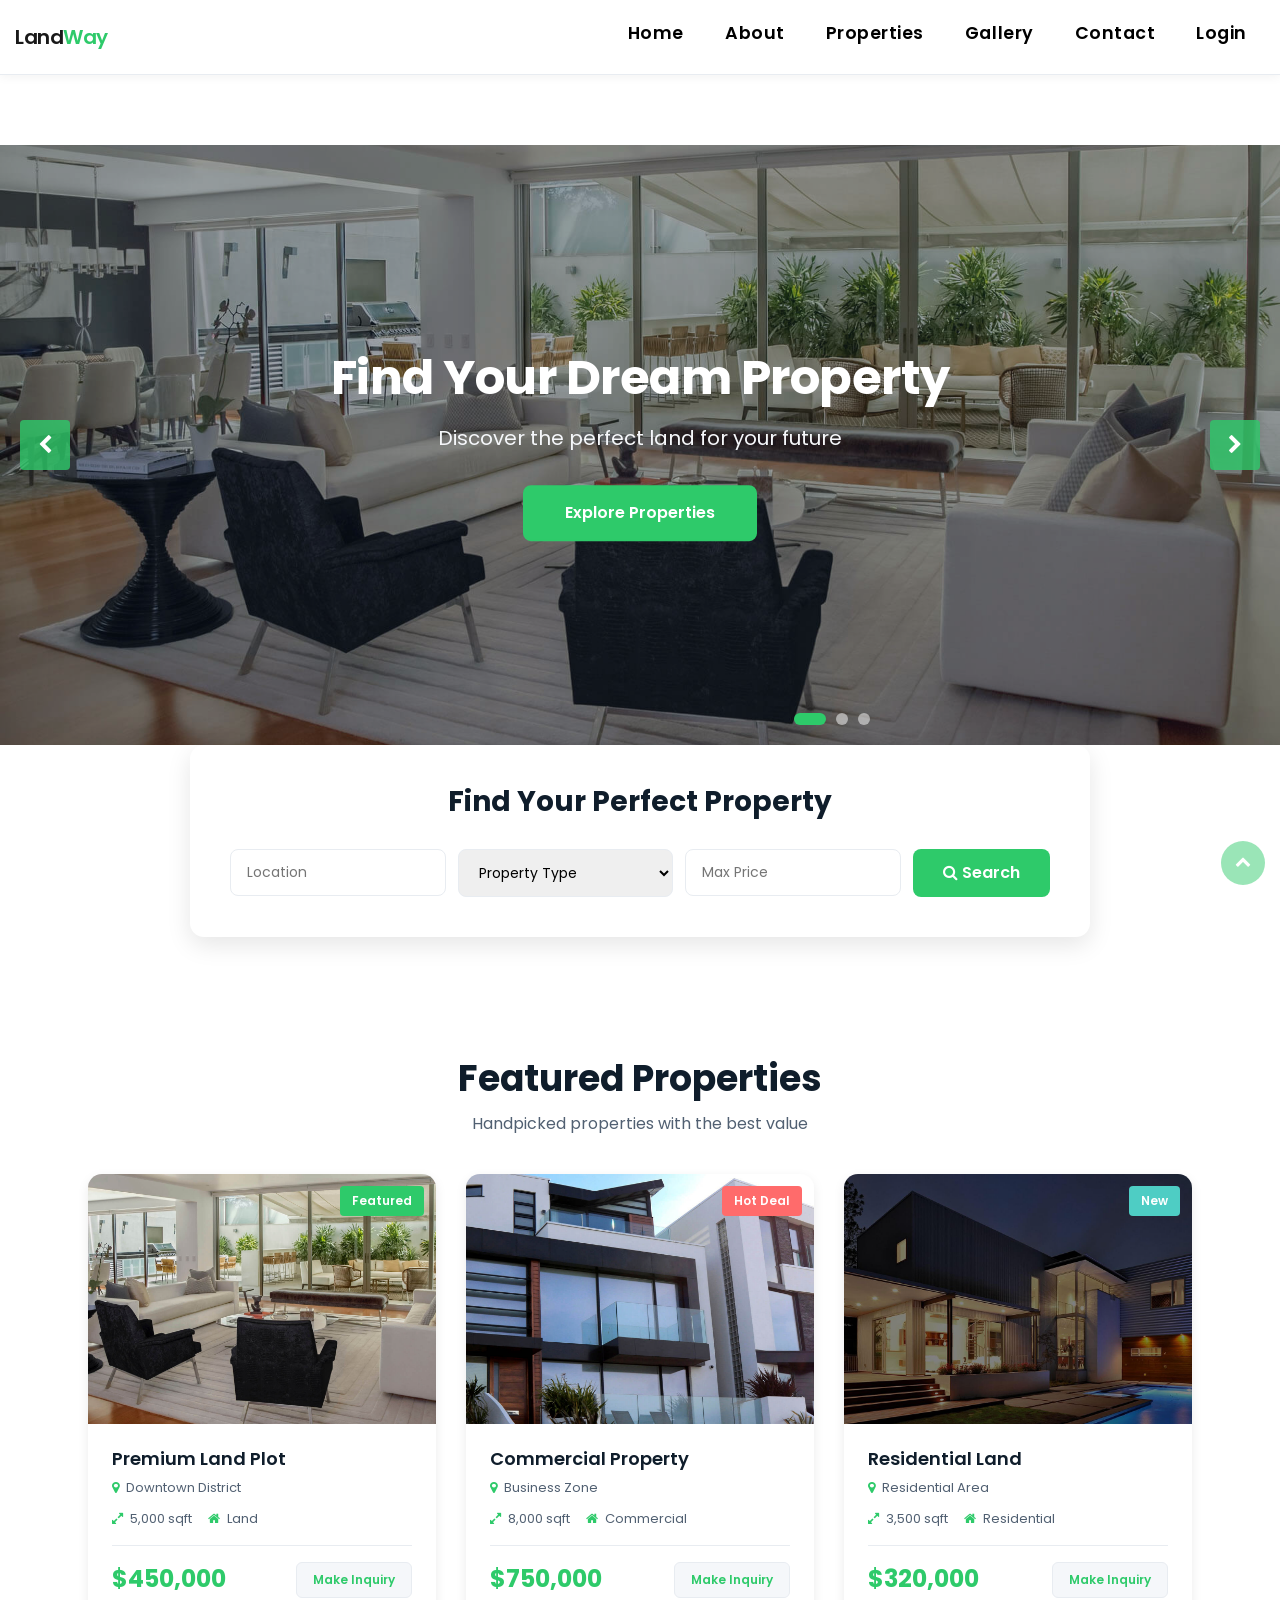
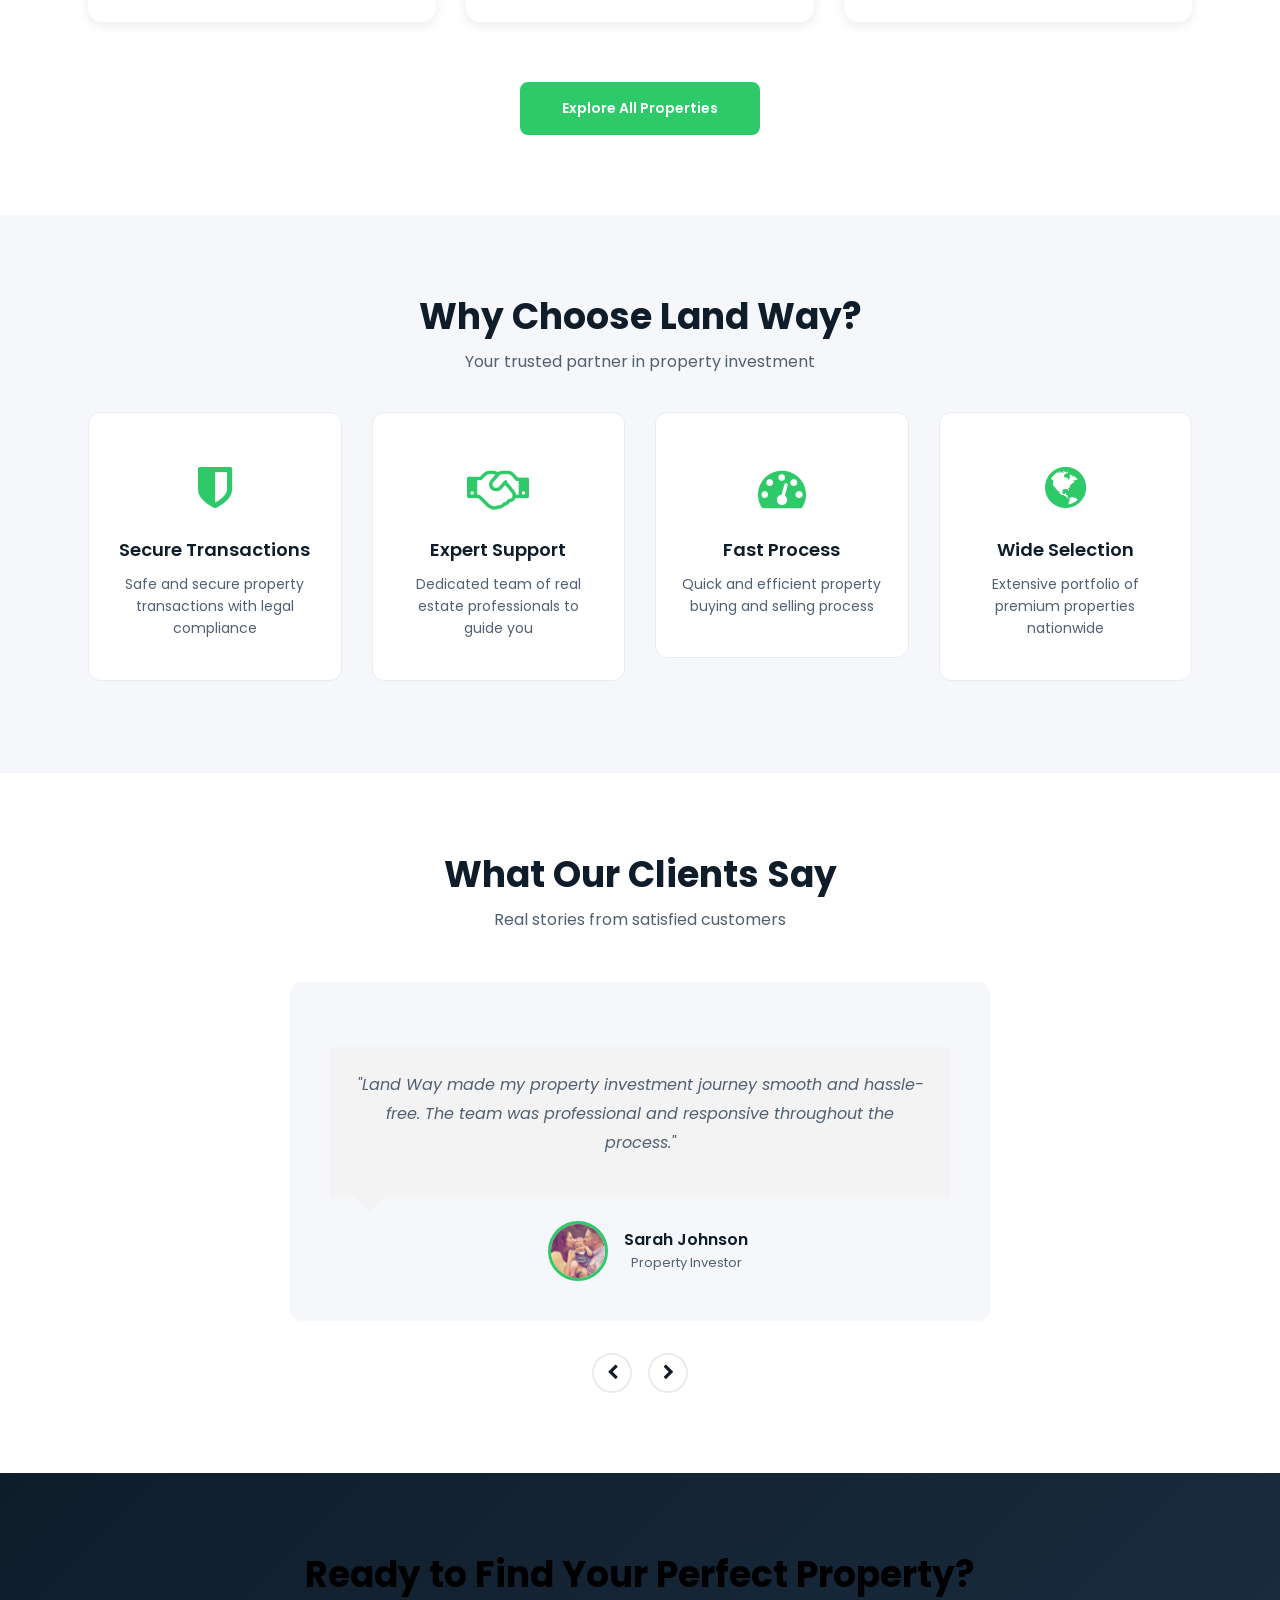
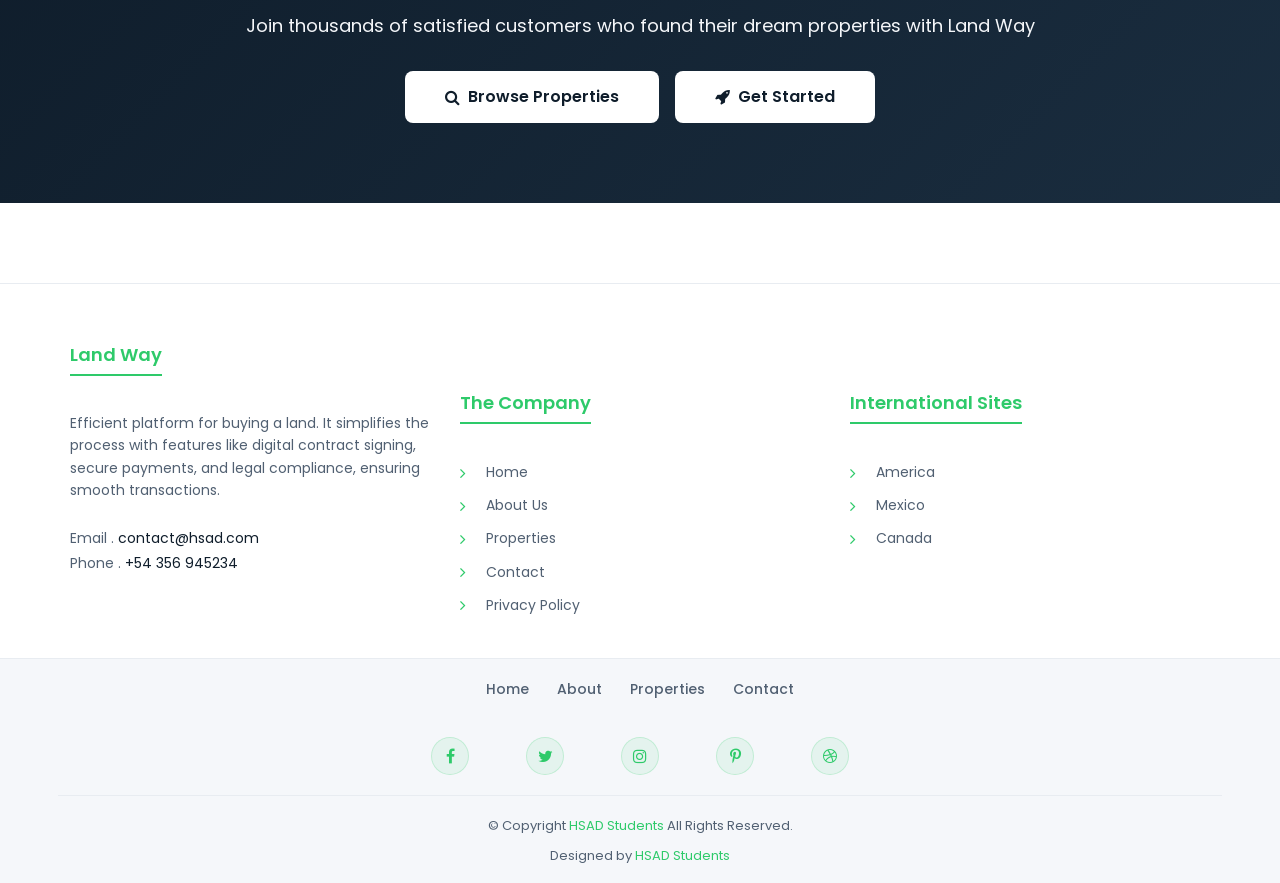
==== commit 0ba6d431: "Update" ====
--- a/Landway/index.html
+++ b/Landway/index.html
@@ -44,7 +44,7 @@
             <a class="nav-link" href="index.html">Home</a>
           </li>
           <li class="nav-item">
-            <a class="nav-link" href="#about">About</a>
+            <a class="nav-link" href="about.html">About</a>
           </li>
           <li class="nav-item">
             <a class="nav-link" href="properties.html">Properties</a>
@@ -366,8 +366,8 @@
         <h2>Ready to Find Your Perfect Property?</h2>
         <p>Join thousands of satisfied customers who found their dream properties with Land Way</p>
         <div class="cta-buttons">
-          <a href="property-grid.html" class="btn btn-light">Browse Properties</a>
-          <a href="login.html" class="btn btn-dark">Get Started</a>
+          <a href="properties.html" class="btn-b"><i class="fa fa-search"></i> Browse Properties</a>
+          <a href="login.html" class="btn-b"><i class="fa fa-rocket"></i> Get Started</a>
         </div>
       </div>
     </div>
@@ -414,13 +414,10 @@
                     <i class="fa fa-angle-right"></i> <a href="index.html">Home</a>
                   </li>
                   <li class="item-list-a">
-                    <i class="fa fa-angle-right"></i> <a href="about.html">About</a>
+                    <i class="fa fa-angle-right"></i> <a href="about.html">About Us</a>
                   </li>
                   <li class="item-list-a">
-                    <i class="fa fa-angle-right"></i> <a href="property-grid.html">Land</a>
-                  </li>
-                  <li class="item-list-a">
-                    <i class="fa fa-angle-right"></i> <a href="blog-grid.html">Gallery</a>
+                    <i class="fa fa-angle-right"></i> <a href="properties.html">Properties</a>
                   </li>
                   <li class="item-list-a">
                     <i class="fa fa-angle-right"></i> <a href="contact.html">Contact</a>
@@ -469,10 +466,7 @@
                 <a href="about.html">About</a>
               </li>
               <li class="list-inline-item">
-                <a href="property-grid.html">Land</a>
-              </li>
-              <li class="list-inline-item">
-                <a href="blog-grid.html">Gallery</a>
+                <a href="properties.html">Properties</a>
               </li>
               <li class="list-inline-item">
                 <a href="contact.html">Contact</a>
@@ -609,7 +603,7 @@
     function handleSearch(event) {
       event.preventDefault();
       // Redirect to properties page with search params
-      window.location.href = 'property-grid.html';
+      window.location.href = 'properties.html';
     }
 
     // Initialize
--- a/Landway/css/style.css
+++ b/Landway/css/style.css
@@ -3917,34 +3917,25 @@
   flex-wrap: wrap;
 }
 
-.btn.btn-light {
+.cta-section .cta-buttons .btn-b {
   background: #ffffff;
   color: #0f1d2b;
   padding: 14px 40px;
   border-radius: 8px;
   font-weight: 600;
-  border: 2px solid #ffffff;
+  border: none;
   transition: all 0.3s ease;
-}
-
-.btn.btn-light:hover {
-  background: transparent;
-  color: #ffffff;
-}
-
-.btn.btn-dark {
+  display: inline-flex;
+  align-items: center;
+  gap: 8px;
+  text-decoration: none;
+}
+
+.cta-section .cta-buttons .btn-b:hover {
   background: #2eca6a;
   color: #ffffff;
-  padding: 14px 40px;
-  border-radius: 8px;
-  font-weight: 600;
-  border: 2px solid #2eca6a;
-  transition: all 0.3s ease;
-}
-
-.btn.btn-dark:hover {
-  background: transparent;
-  border-color: #ffffff;
+  transform: translateY(-2px);
+  box-shadow: 0 6px 16px rgba(46, 202, 106, 0.3);
 }
 
 /* Scroll Animation */
@@ -5279,3 +5270,517 @@
     box-shadow: none;
   }
 }
+
+/* ================================
+   About Page Styles
+================================ */
+
+/* About Header */
+.about-header {
+  background: linear-gradient(135deg, rgba(46, 202, 106, 0.9), rgba(15, 29, 43, 0.9));
+  padding: 80px 0 60px;
+}
+
+.about-header h1 {
+  color: #ffffff;
+  font-size: 42px;
+  font-weight: 700;
+  margin-bottom: 12px;
+}
+
+.about-header p {
+  color: rgba(255, 255, 255, 0.9);
+  font-size: 18px;
+  margin: 0;
+}
+
+/* About Overview */
+.about-overview {
+  padding: 60px 0;
+}
+
+.about-overview .about-image {
+  margin-bottom: 30px;
+}
+
+.about-overview .about-image img {
+  border-radius: 12px;
+  box-shadow: 0 8px 24px rgba(0, 0, 0, 0.12);
+  width: 100%;
+  height: auto;
+}
+
+.about-overview h2 {
+  color: #0f1d2b;
+  font-size: 32px;
+  font-weight: 600;
+  margin-bottom: 24px;
+}
+
+.about-overview p {
+  color: #516072;
+  font-size: 16px;
+  line-height: 1.8;
+  margin-bottom: 18px;
+}
+
+/* Mission & Vision */
+.about-mission-vision {
+  background: #f5f7fa;
+  padding: 60px 0;
+  margin: 0 -15px;
+}
+
+.mission-card,
+.vision-card {
+  background: #ffffff;
+  border-radius: 12px;
+  padding: 40px 30px;
+  text-align: center;
+  box-shadow: 0 4px 16px rgba(0, 0, 0, 0.08);
+  height: 100%;
+  transition: transform 0.3s, box-shadow 0.3s;
+}
+
+.mission-card:hover,
+.vision-card:hover {
+  transform: translateY(-6px);
+  box-shadow: 0 8px 24px rgba(0, 0, 0, 0.12);
+}
+
+.mission-icon,
+.vision-icon {
+  width: 80px;
+  height: 80px;
+  border-radius: 50%;
+  background: linear-gradient(135deg, #2eca6a, #25a556);
+  display: flex;
+  align-items: center;
+  justify-content: center;
+  margin: 0 auto 24px;
+}
+
+.mission-icon i,
+.vision-icon i {
+  color: #ffffff;
+  font-size: 36px;
+}
+
+.mission-card h3,
+.vision-card h3 {
+  color: #0f1d2b;
+  font-size: 24px;
+  font-weight: 600;
+  margin-bottom: 16px;
+}
+
+.mission-card p,
+.vision-card p {
+  color: #516072;
+  font-size: 15px;
+  line-height: 1.7;
+  margin: 0;
+}
+
+/* Stats Section */
+.about-stats {
+  padding: 60px 0;
+}
+
+.about-stats h2 {
+  color: #0f1d2b;
+  font-size: 32px;
+  font-weight: 600;
+  margin-bottom: 12px;
+}
+
+.about-stats .stats-subtitle {
+  color: #516072;
+  font-size: 16px;
+  margin-bottom: 48px;
+}
+
+.stats-grid {
+  display: grid;
+  grid-template-columns: repeat(auto-fit, minmax(200px, 1fr));
+  gap: 24px;
+}
+
+.stat-card {
+  background: linear-gradient(135deg, #2eca6a, #25a556);
+  border-radius: 12px;
+  padding: 40px 20px;
+  text-align: center;
+  box-shadow: 0 4px 16px rgba(46, 202, 106, 0.2);
+  transition: transform 0.3s;
+}
+
+.stat-card:hover {
+  transform: translateY(-6px);
+}
+
+.stat-number {
+  color: #ffffff;
+  font-size: 42px;
+  font-weight: 700;
+  margin-bottom: 8px;
+}
+
+.stat-label {
+  color: rgba(255, 255, 255, 0.95);
+  font-size: 16px;
+  font-weight: 500;
+}
+
+/* Why Choose Us */
+.about-why-choose {
+  background: #f5f7fa;
+  padding: 60px 0;
+  margin: 0 -15px;
+}
+
+.about-why-choose h2 {
+  color: #0f1d2b;
+  font-size: 32px;
+  font-weight: 600;
+  margin-bottom: 48px;
+  text-align: center;
+}
+
+.why-choose-grid {
+  display: grid;
+  grid-template-columns: repeat(auto-fit, minmax(280px, 1fr));
+  gap: 24px;
+}
+
+.why-item {
+  background: #ffffff;
+  border-radius: 12px;
+  padding: 30px 24px;
+  text-align: center;
+  border: 1px solid #e8ecf1;
+  transition: transform 0.3s, box-shadow 0.3s;
+}
+
+.why-item:hover {
+  transform: translateY(-4px);
+  box-shadow: 0 8px 20px rgba(0, 0, 0, 0.1);
+}
+
+.why-icon {
+  width: 60px;
+  height: 60px;
+  border-radius: 50%;
+  background: #f5f7fa;
+  display: flex;
+  align-items: center;
+  justify-content: center;
+  margin: 0 auto 20px;
+}
+
+.why-icon i {
+  color: #2eca6a;
+  font-size: 28px;
+}
+
+.why-item h4 {
+  color: #0f1d2b;
+  font-size: 18px;
+  font-weight: 600;
+  margin-bottom: 12px;
+}
+
+.why-item p {
+  color: #516072;
+  font-size: 14px;
+  line-height: 1.6;
+  margin: 0;
+}
+
+/* Team Section */
+.about-team {
+  padding: 60px 0;
+}
+
+.about-team h2 {
+  color: #0f1d2b;
+  font-size: 32px;
+  font-weight: 600;
+  margin-bottom: 12px;
+  text-align: center;
+}
+
+.about-team .team-subtitle {
+  color: #516072;
+  font-size: 16px;
+  margin-bottom: 48px;
+  text-align: center;
+}
+
+.team-grid {
+  display: grid;
+  grid-template-columns: repeat(auto-fit, minmax(240px, 1fr));
+  gap: 30px;
+}
+
+.team-member {
+  background: #ffffff;
+  border-radius: 12px;
+  padding: 24px;
+  text-align: center;
+  border: 1px solid #e8ecf1;
+  transition: transform 0.3s, box-shadow 0.3s;
+}
+
+.team-member:hover {
+  transform: translateY(-6px);
+  box-shadow: 0 8px 24px rgba(0, 0, 0, 0.12);
+}
+
+.team-photo {
+  width: 120px;
+  height: 120px;
+  border-radius: 50%;
+  overflow: hidden;
+  margin: 0 auto 20px;
+  border: 4px solid #2eca6a;
+}
+
+.team-photo img {
+  width: 100%;
+  height: 100%;
+  object-fit: cover;
+}
+
+.team-member h4 {
+  color: #0f1d2b;
+  font-size: 20px;
+  font-weight: 600;
+  margin-bottom: 6px;
+}
+
+.team-role {
+  color: #2eca6a;
+  font-size: 14px;
+  font-weight: 500;
+  margin-bottom: 12px;
+}
+
+.team-bio {
+  color: #516072;
+  font-size: 14px;
+  line-height: 1.6;
+  margin-bottom: 16px;
+}
+
+.team-socials {
+  display: flex;
+  gap: 10px;
+  justify-content: center;
+}
+
+.team-socials a {
+  width: 36px;
+  height: 36px;
+  border-radius: 50%;
+  background: #f5f7fa;
+  display: flex;
+  align-items: center;
+  justify-content: center;
+  color: #516072;
+  transition: all 0.3s;
+}
+
+.team-socials a:hover {
+  background: #2eca6a;
+  color: #ffffff;
+  transform: translateY(-2px);
+}
+
+/* CTA Section */
+.about-cta {
+  padding: 0;
+  margin-bottom: 60px;
+}
+
+.cta-banner {
+  background: linear-gradient(135deg, rgba(46, 202, 106, 0.95), rgba(37, 165, 86, 0.95)),
+    url('../img/property-1.jpg') center/cover;
+  border-radius: 12px;
+  padding: 60px 40px;
+  text-align: center;
+  box-shadow: 0 8px 24px rgba(0, 0, 0, 0.15);
+}
+
+.cta-banner h3 {
+  color: #ffffff;
+  font-size: 32px;
+  font-weight: 700;
+  margin-bottom: 12px;
+}
+
+.cta-banner p {
+  color: rgba(255, 255, 255, 0.95);
+  font-size: 18px;
+  margin-bottom: 32px;
+}
+
+.cta-buttons {
+  display: flex;
+  gap: 16px;
+  justify-content: center;
+  flex-wrap: wrap;
+}
+
+.cta-buttons .btn-b {
+  background: #ffffff;
+  color: #2eca6a;
+  border: 2px solid #ffffff;
+}
+
+.cta-buttons .btn-b:hover {
+  background: transparent;
+  color: #ffffff;
+  border-color: #ffffff;
+}
+
+.btn-outline-white {
+  display: inline-flex;
+  align-items: center;
+  gap: 8px;
+  padding: 12px 28px;
+  border-radius: 8px;
+  border: 2px solid #ffffff;
+  background: transparent;
+  color: #ffffff;
+  font-size: 15px;
+  font-weight: 600;
+  text-decoration: none;
+  transition: all 0.3s;
+}
+
+.btn-outline-white:hover {
+  background: #ffffff;
+  color: #2eca6a;
+  transform: translateY(-2px);
+  text-decoration: none;
+}
+
+/* Responsive Styles */
+@media (max-width: 992px) {
+  .about-header {
+    padding: 60px 0 40px;
+  }
+
+  .about-header h1 {
+    font-size: 36px;
+  }
+
+  .about-overview h2,
+  .about-stats h2,
+  .about-why-choose h2,
+  .about-team h2 {
+    font-size: 28px;
+  }
+
+  .mission-card,
+  .vision-card {
+    padding: 30px 24px;
+    margin-bottom: 20px;
+  }
+
+  .about-mission-vision {
+    padding: 40px 0;
+  }
+
+  .cta-banner {
+    padding: 50px 30px;
+  }
+
+  .cta-banner h3 {
+    font-size: 28px;
+  }
+}
+
+@media (max-width: 768px) {
+  .about-header {
+    padding: 50px 0 30px;
+  }
+
+  .about-header h1 {
+    font-size: 30px;
+  }
+
+  .about-header p {
+    font-size: 16px;
+  }
+
+  .about-overview {
+    padding: 40px 0;
+  }
+
+  .about-overview h2 {
+    font-size: 24px;
+  }
+
+  .stats-grid {
+    grid-template-columns: repeat(2, 1fr);
+    gap: 16px;
+  }
+
+  .stat-number {
+    font-size: 32px;
+  }
+
+  .why-choose-grid {
+    grid-template-columns: 1fr;
+  }
+
+  .team-grid {
+    grid-template-columns: repeat(2, 1fr);
+    gap: 20px;
+  }
+
+  .cta-banner {
+    padding: 40px 24px;
+  }
+
+  .cta-banner h3 {
+    font-size: 24px;
+  }
+
+  .cta-banner p {
+    font-size: 16px;
+  }
+
+  .cta-buttons {
+    flex-direction: column;
+  }
+
+  .cta-buttons .btn-b,
+  .btn-outline-white {
+    width: 100%;
+    justify-content: center;
+  }
+}
+
+@media (max-width: 576px) {
+  .stats-grid {
+    grid-template-columns: 1fr;
+  }
+
+  .team-grid {
+    grid-template-columns: 1fr;
+  }
+
+  .mission-icon,
+  .vision-icon {
+    width: 60px;
+    height: 60px;
+  }
+
+  .mission-icon i,
+  .vision-icon i {
+    font-size: 28px;
+  }
+}
